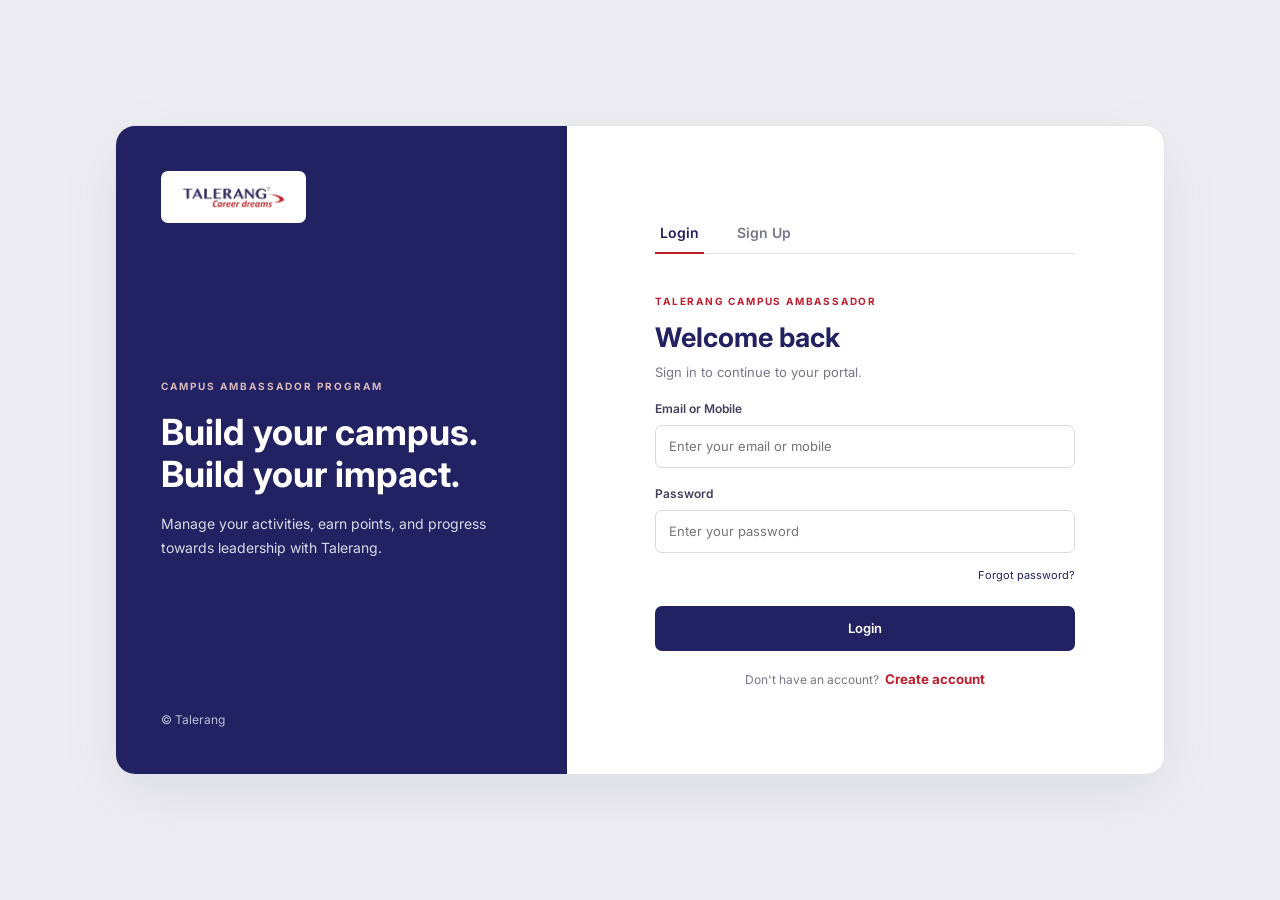
==== index.html @ 886444a1 "Campus Ambassador frontend" ====
<!DOCTYPE html>
<html lang="en">

<head>
    <meta charset="UTF-8">
    <meta name="viewport" content="width=device-width, initial-scale=1.0">

    <title>Talerang | Campus Ambassador</title>

    <!-- Professional font -->
    <link rel="preconnect" href="https://fonts.googleapis.com">
    <link rel="preconnect" href="https://fonts.gstatic.com" crossorigin>

    <link
        href="https://fonts.googleapis.com/css2?family=Inter:wght@400;500;600;700&display=swap"
        rel="stylesheet"
    >

    <link rel="stylesheet" href="index.css">
</head>


<body>


<!-- =====================================================
     LOGIN / SIGNUP
===================================================== -->

<div id="authPage" class="auth-page">

    <div class="auth-wrapper">

        <!-- LEFT BRAND PANEL -->

        <div class="auth-brand">

            <img
                src="talerang-logo.png"
                alt="Talerang"
                class="auth-logo"
            >

            <div class="brand-content">

                <span class="brand-label">
                    CAMPUS AMBASSADOR PROGRAM
                </span>

                <h1>
                    Build your campus.
                    <br>
                    Build your impact.
                </h1>

                <p>
                    Manage your activities, earn points,
                    and progress towards leadership with Talerang.
                </p>

            </div>

            <div class="brand-footer">
                © Talerang
            </div>

        </div>


        <!-- RIGHT LOGIN PANEL -->

        <div class="auth-form-panel">

            <div class="auth-form-content">

                <div class="mobile-logo">
                    <img
                        src="talerang-logo.png"
                        alt="Talerang"
                    >
                </div>


                <div class="auth-tabs">

                    <button
                        id="loginTab"
                        class="auth-tab active"
                    >
                        Login
                    </button>

                    <button
                        id="signupTab"
                        class="auth-tab"
                    >
                        Sign Up
                    </button>

                </div>


                <div class="auth-heading">

                    <span class="small-red-text">
                        TALERANG CAMPUS AMBASSADOR
                    </span>

                    <h2 id="authTitle">
                        Welcome back
                    </h2>

                    <p id="authSubtitle">
                        Sign in to continue to your portal.
                    </p>

                </div>


                <p id="authMessage" class="auth-message"></p>


                <!-- LOGIN FORM -->

                <form id="loginForm">

                    <div class="form-group">

                        <label>Email or Mobile</label>

                        <input
                            type="text"
                            id="loginIdentity"
                            placeholder="Enter your email or mobile"
                            required
                        >

                    </div>


                    <div class="form-group">

                        <label>Password</label>

                        <input
                            type="password"
                            id="loginPassword"
                            placeholder="Enter your password"
                            required
                        >

                    </div>


                    <div class="forgot-row">

                        <button
                            type="button"
                            id="forgotPassword"
                        >
                            Forgot password?
                        </button>

                    </div>


                    <button
                        type="submit"
                        class="auth-primary-btn"
                    >
                        Login
                    </button>


                    <p class="auth-switch">

                        Don't have an account?

                        <button
                            type="button"
                            id="goSignup"
                        >
                            Create account
                        </button>

                    </p>

                </form>


                <!-- SIGNUP FORM -->

                <form id="signupForm" class="hidden">

                    <div class="form-row">

                        <div class="form-group">

                            <label>Full Name</label>

                            <input
                                type="text"
                                id="signupName"
                                placeholder="Full name"
                                required
                            >

                        </div>


                        <div class="form-group">

                            <label>Mobile Number</label>

                            <input
                                type="tel"
                                id="signupMobile"
                                placeholder="Mobile number"
                                required
                            >

                        </div>

                    </div>


                    <div class="form-group">

                        <label>Email</label>

                        <input
                            type="email"
                            id="signupEmail"
                            placeholder="Email address"
                            required
                        >

                    </div>


                    <div class="form-group">

                        <label>College</label>

                        <input
                            type="text"
                            id="signupCollege"
                            placeholder="College / University"
                            required
                        >

                    </div>


                    <div class="form-group">

                        <label>LinkedIn Profile</label>

                        <input
                            type="url"
                            id="signupLinkedin"
                            placeholder="https://linkedin.com/in/yourname"
                            required
                        >

                    </div>


                    <div class="form-row">

                        <div class="form-group">

                            <label>Password</label>

                            <input
                                type="password"
                                id="signupPassword"
                                placeholder="Create password"
                                required
                            >

                        </div>


                        <div class="form-group">

                            <label>Confirm Password</label>

                            <input
                                type="password"
                                id="signupConfirmPassword"
                                placeholder="Confirm password"
                                required
                            >

                        </div>

                    </div>


                    <button
                        type="submit"
                        class="auth-primary-btn"
                    >
                        Create account
                    </button>


                    <p class="auth-switch">

                        Already have an account?

                        <button
                            type="button"
                            id="goLogin"
                        >
                            Login
                        </button>

                    </p>

                </form>

            </div>

        </div>

    </div>

</div>


<!-- =====================================================
     STUDENT PORTAL
===================================================== -->

<div id="portalPage" class="portal hidden">


    <!-- =================================================
         SIDEBAR
    ================================================= -->

    <aside class="sidebar">


        <div class="sidebar-brand">

            <div class="logo-box">

                <img
                    src="talerang-logo.png"
                    alt="Talerang"
                >

            </div>

            <span>
                CAMPUS AMBASSADOR
            </span>

        </div>


        <!-- USER -->

        <div class="sidebar-user">

            <div
                class="sidebar-avatar"
                id="sidebarAvatar"
            >
                A
            </div>


            <div class="sidebar-user-details">

                <strong id="sidebarName">
                    Avni Agarwal
                </strong>

                <span id="sidebarPosition">
                    Campus Ambassador
                </span>

            </div>

        </div>


        <!-- NAVIGATION -->

        <nav class="sidebar-nav">


            <button
                class="nav-item active"
                data-page="home"
            >

                <span class="nav-symbol">⌂</span>

                <span>Home</span>

            </button>


            <button
                class="nav-item"
                data-page="dashboard"
            >

                <span class="nav-symbol">▦</span>

                <span>Dashboard</span>

            </button>


            <button
                class="nav-item"
                data-page="tasks"
            >

                <span class="nav-symbol">✓</span>

                <span>Tasks</span>

            </button>


            <button
                class="nav-item"
                data-page="rankings"
            >

                <span class="nav-symbol">★</span>

                <span>Rankings</span>

            </button>


            <button
                class="nav-item"
                data-page="announcements"
            >

                <span class="nav-symbol">!</span>

                <span>Announcements</span>

            </button>


            <button
                class="nav-item"
                data-page="profile"
            >

                <span class="nav-symbol">○</span>

                <span>Profile</span>

            </button>


        </nav>


        <button
            id="logoutBtn"
            class="logout-btn"
        >
            Logout
        </button>


    </aside>


    <!-- =================================================
         MAIN CONTENT
    ================================================= -->

    <main class="main-content">


        <!-- TOP BAR -->

        <header class="topbar">

            <div>

                <span class="topbar-label">
                    TALERANG
                </span>

                <h3 id="pageTitle">
                    Home
                </h3>

            </div>


            <div class="top-user">

                <div
                    class="top-avatar"
                    id="topAvatar"
                >
                    A
                </div>


                <div class="top-user-info">

                    <strong id="welcomeName">
                        Avni Agarwal
                    </strong>

                    <span>
                        Campus Ambassador
                    </span>

                </div>

            </div>

        </header>


        <!-- =================================================
             HOME
        ================================================= -->

        <section
            id="home"
            class="portal-section active-section"
        >


            <div class="home-welcome">

                <div class="home-welcome-content">

                    <span class="section-label">
                        CAMPUS AMBASSADOR PROGRAM
                    </span>

                    <h1>
                        Welcome,
                        <span id="homeName">
                            Avni
                        </span>
                    </h1>

                    <p>
                        Your journey starts here. Complete activities,
                        earn approved points and grow towards your next
                        leadership level.
                    </p>


                    <button
                        class="dark-btn"
                        data-go="dashboard"
                    >
                        View My Dashboard
                        <span>→</span>
                    </button>

                </div>


                <div class="home-score">

                    <span>
                        YOUR POINTS
                    </span>

                    <strong id="homeScore">
                        110
                    </strong>

                    <small>
                        / 300 to next level
                    </small>

                </div>

            </div>


            <!-- QUICK OVERVIEW -->

            <div class="home-section-heading">

                <div>

                    <span class="section-label">
                        QUICK OVERVIEW
                    </span>

                    <h2>
                        Your progress
                    </h2>

                </div>

                <button
                    class="simple-link"
                    data-go="dashboard"
                >
                    View details →
                </button>

            </div>


            <div class="home-cards">


                <div class="home-card">

                    <span class="home-card-label">
                        CURRENT POSITION
                    </span>

                    <strong id="homePosition">
                        Campus Ambassador
                    </strong>

                    <p>
                        Your current leadership level
                    </p>

                </div>


                <div class="home-card">

                    <span class="home-card-label">
                        COMPLETED ACTIVITIES
                    </span>

                    <strong>
                        <span id="homeCompleted">
                            2
                        </span> / 5
                    </strong>

                    <p>
                        Activities completed
                    </p>

                </div>


                <div class="home-card">

                    <span class="home-card-label">
                        CURRENT RANK
                    </span>

                    <strong>
                        #<span id="homeRank">
                            12
                        </span>
                    </strong>

                    <p>
                        Among Campus Ambassadors
                    </p>

                </div>


            </div>


            <!-- HOME ACTIONS -->

            <div class="home-bottom-grid">


                <div class="simple-panel">

                    <div class="panel-heading">

                        <div>

                            <span class="section-label">
                                GET STARTED
                            </span>

                            <h2>
                                Complete your first activities
                            </h2>

                        </div>

                    </div>


                    <p>
                        Start earning points by completing activities
                        such as referrals, workshops, material distribution
                        and social media engagement.
                    </p>


                    <button
                        class="outline-dark-btn"
                        data-go="tasks"
                    >
                        Explore Tasks →
                    </button>

                </div>


                <div class="announcement-mini">

                    <span class="section-label">
                        LATEST UPDATE
                    </span>

                    <h2>
                        Weekly Ambassador Session
                    </h2>

                    <p>
                        Stay connected with the Talerang team
                        through the weekly ambassador session.
                    </p>

                    <button
                        class="simple-link"
                        data-go="announcements"
                    >
                        View announcement →
                    </button>

                </div>


            </div>


        </section>


        <!-- =================================================
             DASHBOARD
        ================================================= -->

        <section
            id="dashboard"
            class="portal-section"
        >


            <div class="page-heading">

                <span class="section-label">
                    YOUR PERFORMANCE
                </span>

                <h1>
                    Dashboard
                </h1>

                <p>
                    Track your points, activities and leadership progress.
                </p>

            </div>


            <!-- STATS -->

            <div class="stats-grid">


                <div class="stat-card">

                    <span class="stat-label">
                        TOTAL POINTS
                    </span>

                    <strong id="dashboardPoints">
                        110
                    </strong>

                    <small>
                        Approved points
                    </small>

                </div>


                <div class="stat-card">

                    <span class="stat-label">
                        COMPLETED TASKS
                    </span>

                    <strong>
                        <span id="dashboardCompleted">
                            2
                        </span>
                        / 5
                    </strong>

                    <small>
                        Activities completed
                    </small>

                </div>


                <div class="stat-card">

                    <span class="stat-label">
                        CURRENT POSITION
                    </span>

                    <strong
                        id="currentPosition"
                        class="stat-position"
                    >
                        Campus Ambassador
                    </strong>

                    <small>
                        Next: Chapter President
                    </small>

                </div>


                <div class="stat-card">

                    <span class="stat-label">
                        CURRENT RANK
                    </span>

                    <strong>
                        #<span id="dashboardRank">
                            12
                        </span>
                    </strong>

                    <small>
                        Among ambassadors
                    </small>

                </div>


            </div>


            <!-- POSITION -->

            <div class="position-card">

                <div>

                    <span class="section-label light">
                        CURRENT POSITION
                    </span>

                    <h2 id="dashboardPosition">
                        Campus Ambassador
                    </h2>

                    <p>
                        Reach 300 approved points to become eligible
                        for the next leadership level.
                    </p>

                </div>


                <div class="score-ring">

                    <strong id="dashboardScore">
                        110
                    </strong>

                    <span>
                        / 300
                    </span>

                </div>

            </div>


            <!-- POINT SYSTEM -->

            <div class="content-card">

                <div class="card-title-row">

                    <div>

                        <h2>
                            How You Earn Points
                        </h2>

                        <p>
                            Complete activities and earn approved points.
                        </p>

                    </div>

                    <span class="target-pill">
                        300 Point Target
                    </span>

                </div>


                <div class="table-container">

                    <table class="points-table">

                        <thead>

                            <tr>

                                <th>
                                    Activity
                                </th>

                                <th>
                                    Points
                                </th>

                                <th>
                                    Frequency / Criteria
                                </th>

                            </tr>

                        </thead>


                        <tbody>

                            <tr>

                                <td>
                                    Refer a Student
                                </td>

                                <td>
                                    80 pts
                                </td>

                                <td>
                                    Per successful referral
                                </td>

                            </tr>


                            <tr>

                                <td>
                                    Host a Workshop
                                </td>

                                <td>
                                    100 pts
                                </td>

                                <td>
                                    Per successfully conducted workshop
                                </td>

                            </tr>


                            <tr>

                                <td>
                                    Distribute Talerang Material
                                </td>

                                <td>
                                    30 pts
                                </td>

                                <td>
                                    Per completed distribution activity
                                </td>

                            </tr>


                            <tr>

                                <td>
                                    Social Media Post
                                </td>

                                <td>
                                    50 pts
                                </td>

                                <td>
                                    Per approved post with Talerang tagging
                                </td>

                            </tr>


                            <tr>

                                <td>
                                    Weekly Team Call
                                </td>

                                <td>
                                    10 pts / call
                                </td>

                                <td>
                                    Maximum 40 points from 4 weekly calls per month
                                </td>

                            </tr>


                            <tr class="total-row">

                                <td>
                                    TOTAL
                                </td>

                                <td>
                                    300 pts
                                </td>

                                <td>
                                    Target for next level
                                </td>

                            </tr>

                        </tbody>

                    </table>

                </div>

            </div>


            <!-- PROGRESS / ACTIVITY -->

            <div class="dashboard-two-column">


                <div class="content-card">

                    <h2>
                        Progress to Next Level
                    </h2>

                    <p class="muted-text">
                        <span id="pointsRemaining">
                            190
                        </span>
                        points remaining to reach 300 points.
                    </p>


                    <div class="percentage">

                        <span id="progressPercentage">
                            36.7
                        </span>%

                    </div>


                    <div class="progress-track">

                        <div
                            id="dashboardProgress"
                            class="progress-value"
                            style="width:36.7%"
                        ></div>

                    </div>


                    <div class="progress-bottom">

                        <span>
                            <span id="progressPoints">
                                110
                            </span>
                            points earned
                        </span>

                        <span>
                            300 point target
                        </span>

                    </div>

                </div>


                <div class="content-card">

                    <h2>
                        Recent Activity
                    </h2>


                    <div class="activity-list">


                        <div class="activity">

                            <div class="activity-status approved">
                                ✓
                            </div>

                            <div>

                                <strong>
                                    Refer a Student
                                </strong>

                                <span>
                                    Approved · 80 points awarded
                                </span>

                            </div>

                        </div>


                        <div class="activity">

                            <div class="activity-status approved">
                                ✓
                            </div>

                            <div>

                                <strong>
                                    Distribute Talerang Material
                                </strong>

                                <span>
                                    Approved · 30 points awarded
                                </span>

                            </div>

                        </div>


                        <div class="activity">

                            <div class="activity-status pending">
                                ◷
                            </div>

                            <div>

                                <strong>
                                    Social Media Post
                                </strong>

                                <span>
                                    Awaiting submission
                                </span>

                            </div>

                        </div>


                    </div>

                </div>

            </div>


            <!-- LEADERSHIP -->

            <div class="content-card">

                <div class="card-title-row">

                    <div>

                        <h2>
                            Leadership Progression
                        </h2>

                        <p>
                            Your position changes as you reach each approved point target.
                        </p>

                    </div>

                </div>


                <div class="leadership-grid">


                    <div class="leadership-level current">

                        <span>
                            CURRENT
                        </span>

                        <h3>
                            Campus Ambassador
                        </h3>

                        <p>
                            Starting Level
                        </p>

                    </div>


                    <div class="leadership-arrow">
                        →
                    </div>


                    <div class="leadership-level">

                        <span>
                            300 POINTS
                        </span>

                        <h3>
                            Chapter President
                        </h3>

                        <p>
                            Next Leadership Level
                        </p>

                    </div>


                    <div class="leadership-arrow">
                        →
                    </div>


                    <div class="leadership-level">

                        <span>
                            600 POINTS
                        </span>

                        <h3>
                            City Chapter President
                        </h3>

                        <p>
                            Future Leadership Level
                        </p>

                    </div>


                </div>

            </div>


        </section>


        <!-- =================================================
             TASKS
        ================================================= -->

        <section
            id="tasks"
            class="portal-section"
        >

            <div class="page-heading">

                <span class="section-label">
                    YOUR ACTIVITIES
                </span>

                <h1>
                    Tasks
                </h1>

                <p>
                    Complete activities and earn approved points.
                </p>

            </div>


            <div class="task-grid">


                <div class="task-card">

                    <span>01</span>

                    <h3>
                        Refer a Student
                    </h3>

                    <p>
                        Refer a student who successfully joins Talerang.
                    </p>

                    <div class="task-footer">

                        <strong>
                            80 pts
                        </strong>

                        <button
                            class="task-button"
                            data-task="Refer a Student"
                            data-points="80"
                        >
                            Complete
                        </button>

                    </div>

                </div>


                <div class="task-card">

                    <span>02</span>

                    <h3>
                        Host a Workshop
                    </h3>

                    <p>
                        Organize and successfully conduct a campus workshop.
                    </p>

                    <div class="task-footer">

                        <strong>
                            100 pts
                        </strong>

                        <button
                            class="task-button"
                            data-task="Host a Workshop"
                            data-points="100"
                        >
                            Complete
                        </button>

                    </div>

                </div>


                <div class="task-card">

                    <span>03</span>

                    <h3>
                        Distribute Talerang Material
                    </h3>

                    <p>
                        Distribute approved Talerang material to students.
                    </p>

                    <div class="task-footer">

                        <strong>
                            30 pts
                        </strong>

                        <button
                            class="task-button"
                            data-task="Distribute Talerang Material"
                            data-points="30"
                        >
                            Complete
                        </button>

                    </div>

                </div>


                <div class="task-card">

                    <span>04</span>

                    <h3>
                        Social Media Post
                    </h3>

                    <p>
                        Publish an approved Talerang-tagged social media post.
                    </p>

                    <div class="task-footer">

                        <strong>
                            50 pts
                        </strong>

                        <button
                            class="task-button"
                            data-task="Social Media Post"
                            data-points="50"
                        >
                            Complete
                        </button>

                    </div>

                </div>


                <div class="task-card">

                    <span>05</span>

                    <h3>
                        Weekly Team Call
                    </h3>

                    <p>
                        Attend the weekly Campus Ambassador team call.
                    </p>

                    <div class="task-footer">

                        <strong>
                            10 pts / call
                        </strong>

                        <button
                            class="task-button"
                            data-task="Weekly Team Call"
                            data-points="10"
                        >
                            Complete
                        </button>

                    </div>

                </div>


            </div>

        </section>


        <!-- =================================================
             RANKINGS
        ================================================= -->

        <section
            id="rankings"
            class="portal-section"
        >

            <div class="page-heading">

                <span class="section-label">
                    CAMPUS AMBASSADORS
                </span>

                <h1>
                    Rankings
                </h1>

                <p>
                    See your position among other ambassadors.
                </p>

            </div>


            <div class="ranking-summary">

                <div>
                    <span>Your Rank</span>
                    <strong>
                        #<span id="rankingPosition">12</span>
                    </strong>
                </div>

                <div>
                    <span>Your Points</span>
                    <strong>
                        <span id="rankingPoints">110</span>
                    </strong>
                </div>

                <div>
                    <span>Your Position</span>
                    <strong id="rankingUserPosition">
                        Campus Ambassador
                    </strong>
                </div>

            </div>


            <div class="content-card table-container">

                <table class="ranking-table">

                    <thead>

                        <tr>
                            <th>Rank</th>
                            <th>Ambassador</th>
                            <th>College</th>
                            <th>Points</th>
                            <th>Position</th>
                        </tr>

                    </thead>

                    <tbody>

                        <tr>
                            <td>1</td>
                            <td>Rahul Sharma</td>
                            <td>Delhi University</td>
                            <td>460</td>
                            <td>Chapter President</td>
                        </tr>

                        <tr>
                            <td>2</td>
                            <td>Priya Singh</td>
                            <td>Amity University</td>
                            <td>420</td>
                            <td>Chapter President</td>
                        </tr>

                        <tr>
                            <td>3</td>
                            <td>Riya Verma</td>
                            <td>DU</td>
                            <td>350</td>
                            <td>Chapter President</td>
                        </tr>

                        <tr class="my-row">

                            <td>
                                #12
                            </td>

                            <td id="rankingName">
                                Avni Agarwal
                            </td>

                            <td id="rankingCollege">
                                Your College
                            </td>

                            <td>
                                110
                            </td>

                            <td>
                                Campus Ambassador
                            </td>

                        </tr>

                    </tbody>

                </table>

            </div>

        </section>


        <!-- =================================================
             ANNOUNCEMENTS
        ================================================= -->

        <section
            id="announcements"
            class="portal-section"
        >

            <div class="page-heading">

                <span class="section-label">
                    STAY UPDATED
                </span>

                <h1>
                    Announcements
                </h1>

                <p>
                    Important updates and communication from Talerang.
                </p>

            </div>


            <div class="announcement-card">

                <div class="announcement-top">

                    <div class="announcement-mark">
                        !
                    </div>

                    <div>

                        <span>
                            LATEST ANNOUNCEMENT
                        </span>

                        <h2>
                            Weekly Ambassador Session
                        </h2>

                        <p>
                            Weekly Campus Ambassador update
                        </p>

                    </div>

                </div>


                <div class="announcement-body">

                    <p>
                        Join the weekly Talerang Campus Ambassador
                        session to stay updated about activities,
                        upcoming opportunities, points and
                        leadership progression.
                    </p>


                    <div class="announcement-meta">

                        <div>
                            <strong>
                                10 pts
                            </strong>

                            <span>
                                Call attendance
                            </span>
                        </div>


                        <div>
                            <strong>
                                Weekly
                            </strong>

                            <span>
                                Team session
                            </span>
                        </div>

                    </div>


                    <a
                        id="whatsappAnnouncement"
                        href="https://chat.whatsapp.com/"
                        target="_blank"
                        class="whatsapp-btn"
                    >
                        Join WhatsApp Session →
                    </a>

                </div>

            </div>

        </section>


        <!-- =================================================
             PROFILE
        ================================================= -->

        <section
            id="profile"
            class="portal-section"
        >

            <div class="page-heading">

                <span class="section-label">
                    YOUR ACCOUNT
                </span>

                <h1>
                    Profile
                </h1>

                <p>
                    Your Campus Ambassador information.
                </p>

            </div>


            <!-- PROFILE HEADER -->

            <div class="profile-header">

                <div
                    class="profile-large-avatar"
                    id="profileAvatar"
                >
                    A
                </div>


                <div class="profile-header-info">

                    <span>
                        CAMPUS AMBASSADOR
                    </span>

                    <h2 id="profileName">
                        Avni Agarwal
                    </h2>

                    <p id="profileCollege">
                        Your College
                    </p>

                </div>


                <div class="profile-score">

                    <strong id="profilePoints">
                        110
                    </strong>

                    <span>
                        approved points
                    </span>

                </div>

            </div>


            <div class="profile-grid">


                <div class="content-card">

                    <h2>
                        Personal Information
                    </h2>


                    <div class="profile-row">

                        <span>
                            Full Name
                        </span>

                        <strong id="profileFullName">
                            Avni Agarwal
                        </strong>

                    </div>


                    <div class="profile-row">

                        <span>
                            Email
                        </span>

                        <strong id="profileEmail">
                            example@email.com
                        </strong>

                    </div>


                    <div class="profile-row">

                        <span>
                            Mobile
                        </span>

                        <strong id="profileMobile">
                            +91 XXXXX XXXXX
                        </strong>

                    </div>


                    <div class="profile-row">

                        <span>
                            College
                        </span>

                        <strong id="profileCollegeDetail">
                            Your College
                        </strong>

                    </div>

                </div>


                <div class="content-card">

                    <h2>
                        Ambassador Information
                    </h2>


                    <div class="profile-row">

                        <span>
                            Current Position
                        </span>

                        <strong id="profileCurrentPosition">
                            Campus Ambassador
                        </strong>

                    </div>


                    <div class="profile-row">

                        <span>
                            Current Rank
                        </span>

                        <strong>
                            #<span id="profileRank">
                                12
                            </span>
                        </strong>

                    </div>


                    <div class="profile-row">

                        <span>
                            LinkedIn
                        </span>

                        <a
                            id="profileLinkedin"
                            href="#"
                            target="_blank"
                        >
                            View Profile →
                        </a>

                    </div>

                </div>


            </div>


            <button
                id="editProfileBtn"
                class="dark-btn profile-edit"
            >
                Edit Profile
            </button>


            <form
                id="editProfileForm"
                class="edit-profile-form hidden"
            >

                <h2>
                    Edit Profile
                </h2>


                <label>Full Name</label>

                <input
                    id="editFullName"
                    type="text"
                >


                <label>Mobile</label>

                <input
                    id="editMobile"
                    type="tel"
                >


                <label>College</label>

                <input
                    id="editCollege"
                    type="text"
                >


                <label>LinkedIn</label>

                <input
                    id="editLinkedin"
                    type="url"
                >


                <div class="edit-buttons">

                    <button
                        type="submit"
                        class="dark-btn"
                    >
                        Save Changes
                    </button>

                    <button
                        type="button"
                        id="cancelProfileBtn"
                        class="cancel-btn"
                    >
                        Cancel
                    </button>

                </div>

            </form>


        </section>


    </main>

</div>


<!-- TOAST -->

<div id="toast" class="toast">

    <span id="toastMessage"></span>

</div>


<script src="script.js"></script>

</body>

</html>
---- index.css ----
/* =====================================================
   TALERANG DESIGN SYSTEM
===================================================== */

:root {
    --blue: #222262;
    --red: #BE1E2D;
    --white: #FBFCFF;
    --grey: #F3F3F6;

    --border: #E2E2E8;
    --text: #222262;
    --muted: #77778A;

    --sidebar: #E8E8ED;
}


/* =====================================================
   RESET
===================================================== */

* {
    margin: 0;
    padding: 0;
    box-sizing: border-box;
}

html {
    scroll-behavior: smooth;
}

body {
    font-family: "Inter", Arial, sans-serif;
    background: var(--grey);
    color: var(--text);
    font-size: 14px;
    line-height: 1.5;
}

button,
input {
    font-family: inherit;
}

button {
    cursor: pointer;
}

.hidden {
    display: none !important;
}


/* =====================================================
   LOGIN
===================================================== */

.auth-page {
    min-height: 100vh;
    background: #EDEDF1;
    display: flex;
    align-items: center;
    justify-content: center;
    padding: 35px;
}

.auth-wrapper {
    width: min(1050px, 100%);
    min-height: 650px;

    display: grid;
    grid-template-columns: 43% 57%;

    background: white;

    border-radius: 20px;
    overflow: hidden;

    border: 1px solid var(--border);

    box-shadow:
        0 20px 60px rgba(34, 34, 98, 0.08);
}


/* LEFT BRAND */

.auth-brand {
    background: var(--blue);
    color: white;

    padding: 45px;

    display: flex;
    flex-direction: column;
}

.auth-logo {
    width: 145px;
    height: auto;

    object-fit: contain;

    background: white;
    padding: 10px 15px;
    border-radius: 7px;
}

.brand-content {
    margin-top: auto;
    margin-bottom: auto;
}

.brand-label {
    color: #D9B9BD;

    font-size: 10px;
    font-weight: 700;

    letter-spacing: 2px;
}

.brand-content h1 {
    font-size: 36px;
    line-height: 1.15;

    margin: 17px 0;
    font-weight: 700;
}

.brand-content p {
    color: #DADAE9;

    max-width: 360px;

    font-size: 14px;
    line-height: 1.7;
}

.brand-footer {
    color: #BEBED6;
    font-size: 12px;
}


/* RIGHT */

.auth-form-panel {
    background: white;

    display: flex;
    align-items: center;
    justify-content: center;

    padding: 50px;
}

.auth-form-content {
    width: 100%;
    max-width: 420px;
}

.mobile-logo {
    display: none;
}


/* TABS */

.auth-tabs {
    display: flex;

    border-bottom: 1px solid var(--border);

    margin-bottom: 35px;
}

.auth-tab {
    border: none;
    background: transparent;

    padding: 12px 5px;
    margin-right: 28px;

    color: var(--muted);

    font-size: 14px;
    font-weight: 600;

    position: relative;
}

.auth-tab.active {
    color: var(--blue);
}

.auth-tab.active::after {
    content: "";

    position: absolute;

    bottom: -1px;
    left: 0;

    width: 100%;
    height: 2px;

    background: var(--red);
}


/* HEADING */

.small-red-text {
    color: var(--red);

    font-size: 10px;
    font-weight: 700;

    letter-spacing: 1.8px;
}

.auth-heading h2 {
    font-size: 27px;
    margin: 8px 0 5px;
}

.auth-heading p {
    color: var(--muted);
    font-size: 13px;
}


/* FORM */

.form-group {
    margin-top: 17px;
}

.form-group label {
    display: block;

    font-size: 12px;
    font-weight: 600;

    margin-bottom: 7px;

    color: #41415B;
}

.form-group input {
    width: 100%;

    height: 43px;

    border: 1px solid #D9D9E1;
    border-radius: 7px;

    padding: 0 13px;

    outline: none;

    color: var(--blue);
    background: white;

    font-size: 13px;

    transition: .2s;
}

.form-group input:focus {
    border-color: var(--blue);
    box-shadow: 0 0 0 3px rgba(34,34,98,.06);
}

.form-row {
    display: grid;
    grid-template-columns: 1fr 1fr;
    gap: 15px;
}

.forgot-row {
    text-align: right;
    margin-top: 10px;
}

.forgot-row button {
    border: none;
    background: transparent;

    color: var(--blue);
    font-size: 11px;
}

.auth-primary-btn {
    width: 100%;

    height: 45px;

    border: none;
    border-radius: 7px;

    background: var(--blue);
    color: white;

    font-weight: 600;
    font-size: 13px;

    margin-top: 22px;

    transition: .2s;
}

.auth-primary-btn:hover {
    background: var(--red);
}

.auth-switch {
    text-align: center;

    color: var(--muted);

    font-size: 12px;

    margin-top: 20px;
}

.auth-switch button {
    border: none;
    background: transparent;

    color: var(--red);
    font-weight: 700;

    margin-left: 3px;
}

.auth-message {
    color: var(--red);
    font-size: 12px;
    margin-top: 15px;
}


/* =====================================================
   PORTAL
===================================================== */

.portal {
    min-height: 100vh;
}


/* =====================================================
   SIDEBAR
===================================================== */

.sidebar {
    width: 245px;

    position: fixed;
    left: 0;
    top: 0;
    bottom: 0;

    background: var(--sidebar);

    border-right: 1px solid #D7D7DE;

    display: flex;
    flex-direction: column;

    z-index: 20;
}


/* LOGO */

.sidebar-brand {
    padding: 23px 20px 15px;
}

.logo-box {
    height: 58px;

    background: white;

    border-radius: 8px;

    display: flex;
    align-items: center;
    justify-content: center;

    border: 1px solid #DCDCE2;
}

.logo-box img {
    width: 130px;
    max-height: 45px;

    object-fit: contain;
}

.sidebar-brand > span {
    display: block;

    text-align: center;

    margin-top: 10px;

    color: var(--blue);

    font-size: 9px;
    font-weight: 700;

    letter-spacing: 1.8px;
}


/* USER */

.sidebar-user {
    margin: 12px 15px 18px;

    padding: 13px;

    background: white;

    border: 1px solid #DADAE0;

    border-radius: 10px;

    display: flex;
    align-items: center;

    gap: 11px;
}

.sidebar-avatar {
    width: 40px;
    height: 40px;

    flex-shrink: 0;

    border-radius: 50%;

    background: var(--blue);
    color: white;

    display: flex;
    align-items: center;
    justify-content: center;

    font-weight: 700;
    font-size: 14px;
}

.sidebar-user-details {
    min-width: 0;
}

.sidebar-user-details strong {
    display: block;

    color: var(--blue);

    font-size: 13px;
    font-weight: 700;

    white-space: nowrap;
    overflow: hidden;
    text-overflow: ellipsis;
}

.sidebar-user-details span {
    display: block;

    color: var(--red);

    font-size: 10px;
    font-weight: 600;

    margin-top: 2px;
}


/* NAV */

.sidebar-nav {
    padding: 0 12px;
}

.nav-item {
    width: 100%;

    border: none;
    background: transparent;

    color: #57576A;

    padding: 11px 13px;

    border-radius: 7px;

    display: flex;
    align-items: center;

    gap: 12px;

    text-align: left;

    font-size: 13px;
    font-weight: 500;

    margin-bottom: 3px;
}

.nav-item:hover {
    background: rgba(255,255,255,.7);
    color: var(--blue);
}

.nav-item.active {
    background: var(--blue);
    color: white;
}

.nav-symbol {
    width: 19px;
    text-align: center;
    font-size: 15px;
}

.logout-btn {
    margin: auto 15px 18px;

    height: 40px;

    border: 1px solid #D0D0D8;

    border-radius: 7px;

    background: white;

    color: var(--red);

    font-size: 12px;
    font-weight: 600;
}


/* =====================================================
   MAIN
===================================================== */

.main-content {
    margin-left: 245px;
    min-height: 100vh;
}


/* TOPBAR */

.topbar {
    height: 70px;

    background: white;

    border-bottom: 1px solid var(--border);

    padding: 0 35px;

    display: flex;
    align-items: center;
    justify-content: space-between;

    position: sticky;
    top: 0;

    z-index: 10;
}

.topbar-label {
    display: block;

    color: var(--red);

    font-size: 9px;
    font-weight: 700;

    letter-spacing: 2px;
}

.topbar h3 {
    font-size: 15px;
    margin-top: 1px;
}

.top-user {
    display: flex;
    align-items: center;
    gap: 9px;
}

.top-avatar {
    width: 36px;
    height: 36px;

    border-radius: 50%;

    background: var(--blue);
    color: white;

    display: flex;
    align-items: center;
    justify-content: center;

    font-size: 12px;
    font-weight: 700;
}

.top-user-info strong {
    display: block;
    font-size: 12px;
}

.top-user-info span {
    display: block;

    color: var(--red);

    font-size: 9px;
    font-weight: 600;
}


/* =====================================================
   SECTIONS
===================================================== */

.portal-section {
    display: none;

    padding: 42px;

    max-width: 1450px;
}

.portal-section.active-section {
    display: block;
}

.page-heading {
    margin-bottom: 30px;
}

.page-heading h1 {
    font-size: 32px;
    margin: 8px 0 5px;
}

.page-heading p {
    color: var(--muted);
    font-size: 13px;
}

.section-label {
    color: var(--red);

    font-size: 10px;
    font-weight: 700;

    letter-spacing: 2px;
}

.section-label.light {
    color: #D5B6BA;
}


/* =====================================================
   HOME
===================================================== */

.home-welcome {
    min-height: 300px;

    background: var(--blue);

    border-radius: 18px;

    padding: 40px;

    color: white;

    display: flex;
    align-items: center;
    justify-content: space-between;

    gap: 40px;
}

.home-welcome-content {
    max-width: 670px;
}

.home-welcome h1 {
    font-size: 34px;
    margin: 10px 0;
}

.home-welcome h1 span {
    color: white;
}

.home-welcome p {
    color: #D9D9E8;

    max-width: 620px;

    font-size: 14px;
    line-height: 1.7;

    margin-bottom: 25px;
}

.dark-btn {
    display: inline-flex;
    align-items: center;
    gap: 15px;

    border: none;
    border-radius: 7px;

    padding: 12px 18px;

    background: white;
    color: var(--blue);

    font-size: 12px;
    font-weight: 700;
}

.dark-btn:hover {
    background: var(--red);
    color: white;
}

.home-score {
    width: 180px;
    height: 180px;

    flex-shrink: 0;

    border: 1px solid rgba(255,255,255,.25);

    border-radius: 50%;

    display: flex;
    flex-direction: column;
    align-items: center;
    justify-content: center;
}

.home-score span {
    font-size: 9px;
    letter-spacing: 1.5px;
    color: #CFCFE2;
    font-weight: 700;
}

.home-score strong {
    font-size: 43px;
    line-height: 1;

    margin: 9px 0 4px;
}

.home-score small {
    font-size: 10px;
    color: #CFCFE2;
}


/* HOME SECTION */

.home-section-heading {
    margin: 38px 0 18px;

    display: flex;
    justify-content: space-between;
    align-items: end;
}

.home-section-heading h2 {
    font-size: 21px;
    margin-top: 5px;
}

.simple-link {
    border: none;
    background: transparent;

    color: var(--red);

    font-size: 11px;
    font-weight: 700;
}

.home-cards {
    display: grid;
    grid-template-columns: repeat(3,1fr);
    gap: 18px;
}

.home-card {
    background: white;

    border: 1px solid var(--border);
    border-radius: 13px;

    padding: 24px;
}

.home-card-label {
    display: block;

    color: var(--muted);

    font-size: 9px;
    font-weight: 700;

    letter-spacing: 1.4px;
}

.home-card strong {
    display: block;

    color: var(--blue);

    font-size: 25px;

    margin: 9px 0 3px;
}

.home-card p {
    color: var(--muted);
    font-size: 11px;
}

.home-bottom-grid {
    display: grid;
    grid-template-columns: 1.5fr 1fr;

    gap: 18px;

    margin-top: 18px;
}

.simple-panel,
.announcement-mini {
    background: white;

    border: 1px solid var(--border);

    border-radius: 13px;

    padding: 26px;
}

.simple-panel h2,
.announcement-mini h2 {
    font-size: 18px;
    margin-top: 5px;
}

.simple-panel p,
.announcement-mini p {
    color: var(--muted);

    font-size: 12px;
    line-height: 1.7;

    margin: 12px 0 18px;
}

.outline-dark-btn {
    border: 1px solid var(--blue);

    background: white;

    color: var(--blue);

    padding: 10px 15px;

    border-radius: 6px;

    font-size: 11px;
    font-weight: 700;
}

.outline-dark-btn:hover {
    background: var(--blue);
    color: white;
}

.announcement-mini {
    border-top: 3px solid var(--red);
}


/* =====================================================
   DASHBOARD
===================================================== */

.stats-grid {
    display: grid;
    grid-template-columns: repeat(4,1fr);
    gap: 17px;

    margin-bottom: 18px;
}

.stat-card {
    background: white;

    border: 1px solid var(--border);

    border-radius: 13px;

    padding: 22px;

    min-height: 155px;
}

.stat-label {
    display: block;

    color: var(--muted);

    font-size: 9px;
    font-weight: 700;

    letter-spacing: 1.3px;
}

.stat-card strong {
    display: block;

    color: var(--blue);

    font-size: 28px;

    margin: 10px 0 5px;
}

.stat-card small {
    color: #9999A8;
    font-size: 10px;
}

.stat-position {
    font-size: 19px !important;
    line-height: 1.3;
}


/* POSITION */

.position-card {
    background: var(--blue);

    color: white;

    border-radius: 18px;

    padding: 34px;

    display: flex;
    align-items: center;
    justify-content: space-between;

    margin-bottom: 18px;
}

.position-card h2 {
    font-size: 28px;
    margin: 9px 0;
}

.position-card p {
    color: #D9D9E8;
    font-size: 13px;
    max-width: 650px;
}

.score-ring {
    width: 130px;
    height: 130px;

    border: 8px solid rgba(255,255,255,.18);

    border-radius: 50%;

    flex-shrink: 0;

    display: flex;
    flex-direction: column;
    align-items: center;
    justify-content: center;
}

.score-ring strong {
    font-size: 29px;
}

.score-ring span {
    color: #D1D1E3;
    font-size: 10px;
}


/* CONTENT CARD */

.content-card {
    background: white;

    border: 1px solid var(--border);

    border-radius: 15px;

    padding: 27px;

    margin-bottom: 18px;
}

.content-card h2 {
    font-size: 19px;
}

.card-title-row {
    display: flex;
    align-items: center;
    justify-content: space-between;

    gap: 20px;

    margin-bottom: 20px;
}

.card-title-row p {
    color: var(--muted);
    font-size: 12px;
    margin-top: 3px;
}

.target-pill {
    background: #FCECEF;

    color: var(--red);

    padding: 8px 12px;

    border-radius: 20px;

    font-size: 9px;
    font-weight: 700;

    white-space: nowrap;
}


/* POINT TABLE */

.table-container {
    overflow-x: auto;
}

.points-table {
    width: 100%;
    border-collapse: collapse;
}

.points-table th {
    background: var(--blue);
    color: white;

    padding: 13px 15px;

    text-align: left;

    font-size: 11px;
    font-weight: 600;
}

.points-table td {
    padding: 14px 15px;

    border-bottom: 1px solid var(--border);

    font-size: 12px;

    color: #30304D;
}

.points-table td:nth-child(2) {
    color: var(--red);
    font-weight: 700;
}

.total-row {
    background: #F0F1F6;
}

.total-row td {
    font-weight: 700;
}


/* DASHBOARD TWO COLUMN */

.dashboard-two-column {
    display: grid;
    grid-template-columns: 1fr 1fr;

    gap: 18px;
}


/* PROGRESS */

.muted-text {
    color: var(--muted);
    font-size: 12px;
    margin-top: 3px;
}

.percentage {
    font-size: 43px;
    font-weight: 700;

    margin: 30px 0 18px;
}

.progress-track {
    height: 9px;

    background: #E7E7ED;

    border-radius: 10px;

    overflow: hidden;
}

.progress-value {
    height: 100%;

    background: var(--red);

    border-radius: 10px;
}

.progress-bottom {
    display: flex;
    justify-content: space-between;

    margin-top: 10px;

    color: var(--muted);

    font-size: 10px;
}


/* ACTIVITY */

.activity {
    display: flex;
    align-items: center;

    gap: 12px;

    padding: 14px 0;

    border-bottom: 1px solid var(--border);
}

.activity:last-child {
    border-bottom: none;
}

.activity-status {
    width: 32px;
    height: 32px;

    border-radius: 50%;

    display: flex;
    align-items: center;
    justify-content: center;

    font-size: 13px;
}

.approved {
    background: #EAF5EF;
    color: #2F8D59;
}

.pending {
    background: #F8F1DF;
    color: #B48819;
}

.activity strong {
    display: block;

    font-size: 12px;
}

.activity span {
    display: block;

    color: var(--muted);

    font-size: 10px;

    margin-top: 2px;
}


/* LEADERSHIP */

.leadership-grid {
    display: grid;

    grid-template-columns: 1fr auto 1fr auto 1fr;

    align-items: center;

    gap: 12px;
}

.leadership-level {
    border: 1px solid var(--border);

    border-radius: 11px;

    padding: 20px;

    min-height: 115px;
}

.leadership-level.current {
    background: #F4F4FA;
    border: 1.5px solid var(--blue);
}

.leadership-level span {
    color: var(--red);

    font-size: 9px;
    font-weight: 700;
}

.leadership-level h3 {
    font-size: 14px;
    margin: 9px 0 3px;
}

.leadership-level p {
    color: var(--muted);
    font-size: 10px;
}

.leadership-arrow {
    color: var(--red);
    font-size: 20px;
}


/* =====================================================
   TASKS
===================================================== */

.task-grid {
    display: grid;

    grid-template-columns: repeat(2,1fr);

    gap: 17px;
}

.task-card {
    background: white;

    border: 1px solid var(--border);

    border-radius: 14px;

    padding: 25px;
}

.task-card > span {
    color: var(--red);

    font-size: 10px;
    font-weight: 700;

    letter-spacing: 1px;
}

.task-card h3 {
    font-size: 17px;

    margin: 12px 0 7px;
}

.task-card p {
    color: var(--muted);

    font-size: 12px;
    line-height: 1.6;

    min-height: 40px;
}

.task-footer {
    display: flex;

    justify-content: space-between;
    align-items: center;

    border-top: 1px solid var(--border);

    margin-top: 18px;
    padding-top: 15px;
}

.task-footer strong {
    color: var(--red);
    font-size: 13px;
}

.task-button {
    border: none;

    background: var(--blue);
    color: white;

    padding: 9px 14px;

    border-radius: 6px;

    font-size: 10px;
    font-weight: 600;
}

.task-button:hover {
    background: var(--red);
}


/* =====================================================
   RANKINGS
===================================================== */

.ranking-summary {
    display: grid;
    grid-template-columns: repeat(3,1fr);

    gap: 17px;

    margin-bottom: 18px;
}

.ranking-summary > div {
    background: white;

    border: 1px solid var(--border);

    border-radius: 13px;

    padding: 22px;
}

.ranking-summary span {
    color: var(--muted);
    font-size: 10px;
}

.ranking-summary strong {
    display: block;

    color: var(--blue);

    font-size: 24px;

    margin-top: 7px;
}

.ranking-table {
    width: 100%;
    border-collapse: collapse;
}

.ranking-table th {
    background: var(--blue);
    color: white;

    padding: 13px;

    text-align: left;

    font-size: 10px;
}

.ranking-table td {
    padding: 14px;

    border-bottom: 1px solid var(--border);

    font-size: 11px;
}

.my-row {
    background: #FCECEF;
    font-weight: 700;
}


/* =====================================================
   ANNOUNCEMENTS
===================================================== */

.announcement-card {
    background: white;

    border: 1px solid var(--border);

    border-radius: 17px;

    overflow: hidden;
}

.announcement-top {
    background: var(--blue);

    color: white;

    padding: 30px;

    display: flex;
    align-items: center;

    gap: 17px;
}

.announcement-mark {
    width: 48px;
    height: 48px;

    flex-shrink: 0;

    border-radius: 50%;

    background: var(--red);

    display: flex;
    align-items: center;
    justify-content: center;

    font-weight: 700;
}

.announcement-top > div:last-child span {
    color: #D6B8BC;

    font-size: 9px;
    font-weight: 700;

    letter-spacing: 1.5px;
}

.announcement-top h2 {
    font-size: 21px;
    margin: 5px 0;
}

.announcement-top p {
    color: #CFCFE1;
    font-size: 11px;
}

.announcement-body {
    padding: 30px;
}

.announcement-body > p {
    max-width: 750px;

    color: var(--muted);

    font-size: 13px;
    line-height: 1.8;
}

.announcement-meta {
    display: flex;

    gap: 12px;

    margin: 22px 0;
}

.announcement-meta div {
    background: var(--grey);

    padding: 13px 20px;

    border-radius: 8px;
}

.announcement-meta strong {
    display: block;

    color: var(--blue);

    font-size: 13px;
}

.announcement-meta span {
    color: var(--muted);

    font-size: 9px;
}

.whatsapp-btn {
    display: inline-block;

    background: var(--red);
    color: white;

    text-decoration: none;

    padding: 11px 16px;

    border-radius: 6px;

    font-size: 11px;
    font-weight: 700;
}


/* =====================================================
   PROFILE
===================================================== */

.profile-header {
    background: var(--blue);

    color: white;

    border-radius: 17px;

    padding: 30px;

    display: flex;
    align-items: center;

    gap: 18px;

    margin-bottom: 18px;
}

.profile-large-avatar {
    width: 76px;
    height: 76px;

    flex-shrink: 0;

    border-radius: 50%;

    background: white;
    color: var(--blue);

    display: flex;
    align-items: center;
    justify-content: center;

    font-size: 27px;
    font-weight: 700;
}

.profile-header-info {
    flex: 1;
}

.profile-header-info > span {
    color: #D6B8BC;

    font-size: 9px;
    font-weight: 700;

    letter-spacing: 1.7px;
}

.profile-header-info h2 {
    font-size: 25px;
    margin: 5px 0 2px;
}

.profile-header-info p {
    color: #D4D4E5;
    font-size: 11px;
}

.profile-score {
    text-align: right;
}

.profile-score strong {
    display: block;

    font-size: 28px;
}

.profile-score span {
    color: #D4D4E5;

    font-size: 9px;
}

.profile-grid {
    display: grid;

    grid-template-columns: 1fr 1fr;

    gap: 18px;
}

.profile-row {
    display: flex;
    justify-content: space-between;

    gap: 20px;

    padding: 14px 0;

    border-bottom: 1px solid var(--border);
}

.profile-row:last-child {
    border-bottom: none;
}

.profile-row span {
    color: var(--muted);

    font-size: 11px;
}

.profile-row strong {
    color: var(--blue);

    font-size: 11px;

    text-align: right;
}

.profile-row a {
    color: var(--red);

    font-size: 11px;
    font-weight: 700;

    text-decoration: none;
}

.profile-edit {
    margin-top: 2px;
}

.edit-profile-form {
    background: white;

    border: 1px solid var(--border);

    border-radius: 15px;

    padding: 25px;

    margin-top: 18px;

    max-width: 650px;
}

.edit-profile-form h2 {
    font-size: 18px;
}

.edit-profile-form label {
    display: block;

    color: #44445B;

    font-size: 11px;
    font-weight: 600;

    margin: 15px 0 6px;
}

.edit-profile-form input {
    width: 100%;

    height: 40px;

    border: 1px solid var(--border);

    border-radius: 6px;

    padding: 0 11px;
}

.edit-buttons {
    display: flex;
    gap: 10px;
}

.cancel-btn {
    border: 1px solid var(--border);

    background: white;

    color: var(--blue);

    padding: 10px 16px;

    border-radius: 6px;

    margin-top: 20px;

    font-size: 11px;
    font-weight: 600;
}


/* =====================================================
   TOAST
===================================================== */

.toast {
    position: fixed;

    right: 25px;
    bottom: 25px;

    background: var(--blue);
    color: white;

    padding: 12px 18px;

    border-radius: 7px;

    font-size: 11px;

    opacity: 0;

    transform: translateY(15px);

    transition: .25s;

    z-index: 100;
}

.toast.show {
    opacity: 1;
    transform: translateY(0);
}


/* =====================================================
   RESPONSIVE
===================================================== */

@media (max-width: 1100px) {

    .stats-grid {
        grid-template-columns: repeat(2,1fr);
    }

    .dashboard-two-column {
        grid-template-columns: 1fr;
    }

    .leadership-grid {
        grid-template-columns: 1fr;
    }

    .leadership-arrow {
        text-align: center;
        transform: rotate(90deg);
    }

}


@media (max-width: 850px) {

    .auth-wrapper {
        grid-template-columns: 1fr;
    }

    .auth-brand {
        display: none;
    }

    .mobile-logo {
        display: block;
        margin-bottom: 25px;
    }

    .mobile-logo img {
        width: 120px;
    }

    .sidebar {
        width: 210px;
    }

    .main-content {
        margin-left: 210px;
    }

    .home-bottom-grid,
    .profile-grid {
        grid-template-columns: 1fr;
    }

}


@media (max-width: 650px) {

    .sidebar {
        position: relative;
        width: 100%;
        min-height: auto;
    }

    .main-content {
        margin-left: 0;
    }

    .portal {
        display: block;
    }

    .sidebar-nav {
        display: grid;
        grid-template-columns: 1fr 1fr;
    }

    .logout-btn {
        margin-top: 10px;
    }

    .portal-section {
        padding: 25px 18px;
    }

    .topbar {
        padding: 0 18px;
    }

    .stats-grid,
    .home-cards,
    .ranking-summary,
    .task-grid {
        grid-template-columns: 1fr;
    }

    .home-welcome {
        flex-direction: column;
        align-items: flex-start;
    }

    .home-score {
        width: 130px;
        height: 130px;
    }

    .home-score strong {
        font-size: 32px;
    }

    .form-row {
        grid-template-columns: 1fr;
    }

    .profile-header {
        flex-wrap: wrap;
    }

    .profile-score {
        width: 100%;
        text-align: left;
    }

}
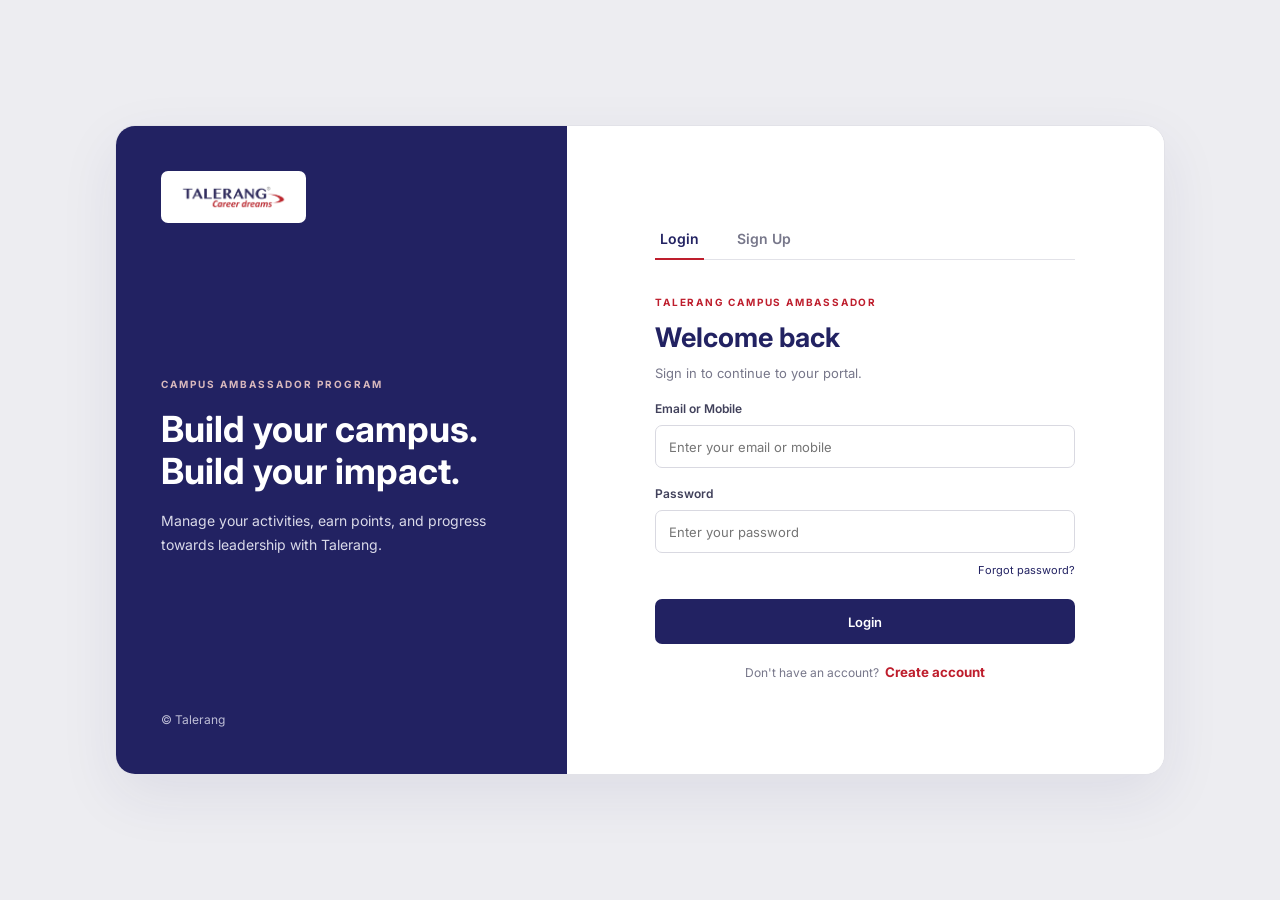
==== commit 37e90d46: "Updated project" ====
--- a/index.html
+++ b/index.html
@@ -1,7 +1,4 @@
-<!DOCTYPE html>
-<html lang="en">
-
-<head>
+<html lang="en"><head>
     <meta charset="UTF-8">
     <meta name="viewport" content="width=device-width, initial-scale=1.0">
 
@@ -9,12 +6,9 @@
 
     <!-- Professional font -->
     <link rel="preconnect" href="https://fonts.googleapis.com">
-    <link rel="preconnect" href="https://fonts.gstatic.com" crossorigin>
-
-    <link
-        href="https://fonts.googleapis.com/css2?family=Inter:wght@400;500;600;700&display=swap"
-        rel="stylesheet"
-    >
+    <link rel="preconnect" href="https://fonts.gstatic.com" crossorigin="">
+
+    <link href="https://fonts.googleapis.com/css2?family=Inter:wght@400;500;600;700&amp;display=swap" rel="stylesheet">
 
     <link rel="stylesheet" href="index.css">
 </head>
@@ -35,11 +29,7 @@
 
         <div class="auth-brand">
 
-            <img
-                src="talerang-logo.png"
-                alt="Talerang"
-                class="auth-logo"
-            >
+            <img src="talerang-logo.png" alt="Talerang" class="auth-logo">
 
             <div class="brand-content">
 
@@ -74,26 +64,17 @@
             <div class="auth-form-content">
 
                 <div class="mobile-logo">
-                    <img
-                        src="talerang-logo.png"
-                        alt="Talerang"
-                    >
+                    <img src="talerang-logo.png" alt="Talerang">
                 </div>
 
 
                 <div class="auth-tabs">
 
-                    <button
-                        id="loginTab"
-                        class="auth-tab active"
-                    >
+                    <button id="loginTab" class="auth-tab active">
                         Login
                     </button>
 
-                    <button
-                        id="signupTab"
-                        class="auth-tab"
-                    >
+                    <button id="signupTab" class="auth-tab">
                         Sign Up
                     </button>
 
@@ -128,12 +109,7 @@
 
                         <label>Email or Mobile</label>
 
-                        <input
-                            type="text"
-                            id="loginIdentity"
-                            placeholder="Enter your email or mobile"
-                            required
-                        >
+                        <input type="text" id="loginIdentity" placeholder="Enter your email or mobile" required="">
 
                     </div>
 
@@ -142,32 +118,21 @@
 
                         <label>Password</label>
 
-                        <input
-                            type="password"
-                            id="loginPassword"
-                            placeholder="Enter your password"
-                            required
-                        >
+                        <input type="password" id="loginPassword" placeholder="Enter your password" required="">
 
                     </div>
 
 
                     <div class="forgot-row">
 
-                        <button
-                            type="button"
-                            id="forgotPassword"
-                        >
+                        <button type="button" id="forgotPassword">
                             Forgot password?
                         </button>
 
                     </div>
 
 
-                    <button
-                        type="submit"
-                        class="auth-primary-btn"
-                    >
+                    <button type="submit" class="auth-primary-btn">
                         Login
                     </button>
 
@@ -176,10 +141,7 @@
 
                         Don't have an account?
 
-                        <button
-                            type="button"
-                            id="goSignup"
-                        >
+                        <button type="button" id="goSignup">
                             Create account
                         </button>
 
@@ -198,12 +160,7 @@
 
                             <label>Full Name</label>
 
-                            <input
-                                type="text"
-                                id="signupName"
-                                placeholder="Full name"
-                                required
-                            >
+                            <input type="text" id="signupName" placeholder="Full name" required="">
 
                         </div>
 
@@ -212,12 +169,7 @@
 
                             <label>Mobile Number</label>
 
-                            <input
-                                type="tel"
-                                id="signupMobile"
-                                placeholder="Mobile number"
-                                required
-                            >
+                            <input type="tel" id="signupMobile" placeholder="Mobile number" required="">
 
                         </div>
 
@@ -228,12 +180,7 @@
 
                         <label>Email</label>
 
-                        <input
-                            type="email"
-                            id="signupEmail"
-                            placeholder="Email address"
-                            required
-                        >
+                        <input type="email" id="signupEmail" placeholder="Email address" required="">
 
                     </div>
 
@@ -242,12 +189,7 @@
 
                         <label>College</label>
 
-                        <input
-                            type="text"
-                            id="signupCollege"
-                            placeholder="College / University"
-                            required
-                        >
+                        <input type="text" id="signupCollege" placeholder="College / University" required="">
 
                     </div>
 
@@ -256,12 +198,7 @@
 
                         <label>LinkedIn Profile</label>
 
-                        <input
-                            type="url"
-                            id="signupLinkedin"
-                            placeholder="https://linkedin.com/in/yourname"
-                            required
-                        >
+                        <input type="url" id="signupLinkedin" placeholder="https://linkedin.com/in/yourname" required="">
 
                     </div>
 
@@ -272,12 +209,7 @@
 
                             <label>Password</label>
 
-                            <input
-                                type="password"
-                                id="signupPassword"
-                                placeholder="Create password"
-                                required
-                            >
+                            <input type="password" id="signupPassword" placeholder="Create password" required="">
 
                         </div>
 
@@ -286,22 +218,14 @@
 
                             <label>Confirm Password</label>
 
-                            <input
-                                type="password"
-                                id="signupConfirmPassword"
-                                placeholder="Confirm password"
-                                required
-                            >
+                            <input type="password" id="signupConfirmPassword" placeholder="Confirm password" required="">
 
                         </div>
 
                     </div>
 
 
-                    <button
-                        type="submit"
-                        class="auth-primary-btn"
-                    >
+                    <button type="submit" class="auth-primary-btn">
                         Create account
                     </button>
 
@@ -310,10 +234,7 @@
 
                         Already have an account?
 
-                        <button
-                            type="button"
-                            id="goLogin"
-                        >
+                        <button type="button" id="goLogin">
                             Login
                         </button>
 
@@ -348,10 +269,7 @@
 
             <div class="logo-box">
 
-                <img
-                    src="talerang-logo.png"
-                    alt="Talerang"
-                >
+                <img src="talerang-logo.png" alt="Talerang">
 
             </div>
 
@@ -366,10 +284,7 @@
 
         <div class="sidebar-user">
 
-            <div
-                class="sidebar-avatar"
-                id="sidebarAvatar"
-            >
+            <div class="sidebar-avatar" id="sidebarAvatar">
                 A
             </div>
 
@@ -394,10 +309,7 @@
         <nav class="sidebar-nav">
 
 
-            <button
-                class="nav-item active"
-                data-page="home"
-            >
+            <button class="nav-item active" data-page="home">
 
                 <span class="nav-symbol">⌂</span>
 
@@ -406,10 +318,12 @@
             </button>
 
 
-            <button
-                class="nav-item"
-                data-page="dashboard"
-            >
+            <button class="nav-item" data-page="rewards">
+                <span class="nav-symbol">₹</span>
+                <span>Rewards</span>
+            </button>
+
+            <button class="nav-item" data-page="dashboard">
 
                 <span class="nav-symbol">▦</span>
 
@@ -418,10 +332,7 @@
             </button>
 
 
-            <button
-                class="nav-item"
-                data-page="tasks"
-            >
+            <button class="nav-item" data-page="tasks">
 
                 <span class="nav-symbol">✓</span>
 
@@ -430,10 +341,7 @@
             </button>
 
 
-            <button
-                class="nav-item"
-                data-page="rankings"
-            >
+            <button class="nav-item" data-page="rankings">
 
                 <span class="nav-symbol">★</span>
 
@@ -442,10 +350,7 @@
             </button>
 
 
-            <button
-                class="nav-item"
-                data-page="announcements"
-            >
+            <button class="nav-item" data-page="announcements">
 
                 <span class="nav-symbol">!</span>
 
@@ -454,10 +359,13 @@
             </button>
 
 
-            <button
-                class="nav-item"
-                data-page="profile"
-            >
+            <button class="nav-item admin-nav-item hidden" data-page="adminRewards" id="adminRewardsNav">
+                <span class="nav-symbol">⚙</span>
+                <span>Admin Rewards</span>
+            </button>
+
+
+            <button class="nav-item" data-page="profile">
 
                 <span class="nav-symbol">○</span>
 
@@ -469,10 +377,7 @@
         </nav>
 
 
-        <button
-            id="logoutBtn"
-            class="logout-btn"
-        >
+        <button id="logoutBtn" class="logout-btn">
             Logout
         </button>
 
@@ -506,10 +411,7 @@
 
             <div class="top-user">
 
-                <div
-                    class="top-avatar"
-                    id="topAvatar"
-                >
+                <div class="top-avatar" id="topAvatar">
                     A
                 </div>
 
@@ -535,10 +437,7 @@
              HOME
         ================================================= -->
 
-        <section
-            id="home"
-            class="portal-section active-section"
-        >
+        <section id="home" class="portal-section active-section">
 
 
             <div class="home-welcome">
@@ -563,10 +462,7 @@
                     </p>
 
 
-                    <button
-                        class="dark-btn"
-                        data-go="dashboard"
-                    >
+                    <button class="dark-btn" data-go="dashboard">
                         View My Dashboard
                         <span>→</span>
                     </button>
@@ -585,7 +481,7 @@
                     </strong>
 
                     <small>
-                        / 300 to next level
+                        / 1000 to next milestone
                     </small>
 
                 </div>
@@ -609,10 +505,7 @@
 
                 </div>
 
-                <button
-                    class="simple-link"
-                    data-go="dashboard"
-                >
+                <button class="simple-link" data-go="dashboard">
                     View details →
                 </button>
 
@@ -711,10 +604,7 @@
                     </p>
 
 
-                    <button
-                        class="outline-dark-btn"
-                        data-go="tasks"
-                    >
+                    <button class="outline-dark-btn" data-go="tasks">
                         Explore Tasks →
                     </button>
 
@@ -736,10 +626,7 @@
                         through the weekly ambassador session.
                     </p>
 
-                    <button
-                        class="simple-link"
-                        data-go="announcements"
-                    >
+                    <button class="simple-link" data-go="announcements">
                         View announcement →
                     </button>
 
@@ -756,10 +643,7 @@
              DASHBOARD
         ================================================= -->
 
-        <section
-            id="dashboard"
-            class="portal-section"
-        >
+        <section id="dashboard" class="portal-section">
 
 
             <div class="page-heading">
@@ -827,10 +711,7 @@
                         CURRENT POSITION
                     </span>
 
-                    <strong
-                        id="currentPosition"
-                        class="stat-position"
-                    >
+                    <strong id="currentPosition" class="stat-position">
                         Campus Ambassador
                     </strong>
 
@@ -878,8 +759,8 @@
                     </h2>
 
                     <p>
-                        Reach 300 approved points to become eligible
-                        for the next leadership level.
+                        Reach 1000 approved points to unlock the next level
+                        and reward redemption.
                     </p>
 
                 </div>
@@ -892,7 +773,7 @@
                     </strong>
 
                     <span>
-                        / 300
+                        / 1000
                     </span>
 
                 </div>
@@ -919,7 +800,7 @@
                     </div>
 
                     <span class="target-pill">
-                        300 Point Target
+                        1000 Point Milestone
                     </span>
 
                 </div>
@@ -953,104 +834,39 @@
                         <tbody>
 
                             <tr>
-
-                                <td>
-                                    Refer a Student
-                                </td>
-
-                                <td>
-                                    80 pts
-                                </td>
-
-                                <td>
-                                    Per successful referral
-                                </td>
-
+                                <td>Referral</td>
+                                <td>200 pts</td>
+                                <td>Per successful referral</td>
                             </tr>
 
-
                             <tr>
-
-                                <td>
-                                    Host a Workshop
-                                </td>
-
-                                <td>
-                                    100 pts
-                                </td>
-
-                                <td>
-                                    Per successfully conducted workshop
-                                </td>
-
+                                <td>Team Call / Add Value</td>
+                                <td>100 pts</td>
+                                <td>Per approved team call / meaningful contribution</td>
                             </tr>
 
-
                             <tr>
-
-                                <td>
-                                    Distribute Talerang Material
-                                </td>
-
-                                <td>
-                                    30 pts
-                                </td>
-
-                                <td>
-                                    Per completed distribution activity
-                                </td>
-
+                                <td>Put Up Posters</td>
+                                <td>100 pts</td>
+                                <td>Per approved campus poster activity</td>
                             </tr>
 
-
                             <tr>
-
-                                <td>
-                                    Social Media Post
-                                </td>
-
-                                <td>
-                                    50 pts
-                                </td>
-
-                                <td>
-                                    Per approved post with Talerang tagging
-                                </td>
-
+                                <td>Brochures</td>
+                                <td>100 pts</td>
+                                <td>Per approved brochure activity</td>
                             </tr>
 
-
                             <tr>
-
-                                <td>
-                                    Weekly Team Call
-                                </td>
-
-                                <td>
-                                    10 pts / call
-                                </td>
-
-                                <td>
-                                    Maximum 40 points from 4 weekly calls per month
-                                </td>
-
+                                <td>Workshop</td>
+                                <td>500 pts</td>
+                                <td>Per approved workshop</td>
                             </tr>
 
-
                             <tr class="total-row">
-
-                                <td>
-                                    TOTAL
-                                </td>
-
-                                <td>
-                                    300 pts
-                                </td>
-
-                                <td>
-                                    Target for next level
-                                </td>
-
+                                <td>REDEMPTION</td>
+                                <td>1 point = ₹1</td>
+                                <td>Unlocks at 1000 points, subject to reward rules</td>
                             </tr>
 
                         </tbody>
@@ -1075,9 +891,9 @@
 
                     <p class="muted-text">
                         <span id="pointsRemaining">
-                            190
+                            1000
                         </span>
-                        points remaining to reach 300 points.
+                        points remaining to reach 1000 points.
                     </p>
 
 
@@ -1092,11 +908,7 @@
 
                     <div class="progress-track">
 
-                        <div
-                            id="dashboardProgress"
-                            class="progress-value"
-                            style="width:36.7%"
-                        ></div>
+                        <div id="dashboardProgress" class="progress-value" style="width:36.7%"></div>
 
                     </div>
 
@@ -1111,7 +923,7 @@
                         </span>
 
                         <span>
-                            300 point target
+                            1000 point milestone
                         </span>
 
                     </div>
@@ -1296,188 +1108,166 @@
              TASKS
         ================================================= -->
 
-        <section
-            id="tasks"
-            class="portal-section"
-        >
+        <section id="tasks" class="portal-section">
 
             <div class="page-heading">
-
-                <span class="section-label">
-                    YOUR ACTIVITIES
-                </span>
-
-                <h1>
-                    Tasks
-                </h1>
-
-                <p>
-                    Complete activities and earn approved points.
-                </p>
-
-            </div>
-
+                <span class="section-label">YOUR ACTIVITIES</span>
+                <h1>Tasks</h1>
+                <p>Complete activities and earn approved points.</p>
+            </div>
 
             <div class="task-grid">
 
-
                 <div class="task-card">
-
                     <span>01</span>
-
-                    <h3>
-                        Refer a Student
-                    </h3>
-
-                    <p>
-                        Refer a student who successfully joins Talerang.
-                    </p>
-
+                    <h3>Referral</h3>
+                    <p>Successfully refer a student to Talerang.</p>
                     <div class="task-footer">
-
-                        <strong>
-                            80 pts
-                        </strong>
-
-                        <button
-                            class="task-button"
-                            data-task="Refer a Student"
-                            data-points="80"
-                        >
-                            Complete
-                        </button>
-
-                    </div>
-
-                </div>
-
+                        <strong>200 pts</strong>
+                        <button class="task-button" data-task="Referral" data-points="200">Complete</button>
+                    </div>
+                </div>
 
                 <div class="task-card">
-
                     <span>02</span>
-
-                    <h3>
-                        Host a Workshop
-                    </h3>
-
-                    <p>
-                        Organize and successfully conduct a campus workshop.
-                    </p>
-
+                    <h3>Team Call / Add Value</h3>
+                    <p>Participate in a team call or contribute meaningful value to the team.</p>
                     <div class="task-footer">
-
-                        <strong>
-                            100 pts
-                        </strong>
-
-                        <button
-                            class="task-button"
-                            data-task="Host a Workshop"
-                            data-points="100"
-                        >
-                            Complete
-                        </button>
-
-                    </div>
-
-                </div>
-
+                        <strong>100 pts</strong>
+                        <button class="task-button" data-task="Team Call / Add Value" data-points="100">Complete</button>
+                    </div>
+                </div>
 
                 <div class="task-card">
-
                     <span>03</span>
-
-                    <h3>
-                        Distribute Talerang Material
-                    </h3>
-
-                    <p>
-                        Distribute approved Talerang material to students.
-                    </p>
-
+                    <h3>Put Up Posters</h3>
+                    <p>Display Talerang promotional posters at approved campus locations.</p>
                     <div class="task-footer">
-
-                        <strong>
-                            30 pts
-                        </strong>
-
-                        <button
-                            class="task-button"
-                            data-task="Distribute Talerang Material"
-                            data-points="30"
-                        >
-                            Complete
-                        </button>
-
-                    </div>
-
-                </div>
-
+                        <strong>100 pts</strong>
+                        <button class="task-button" data-task="Put Up Posters" data-points="100">Complete</button>
+                    </div>
+                </div>
+
+                <div class="task-card brochures-task-card">
+                    <div class="brochures-badge">📘 BROCHURES • EARN 100 POINTS</div>
+                    <span>04</span>
+                    <h3>Brochures</h3>
+                    <p>Distribute Talerang brochures to students. <strong>Complete this activity to earn 100 points.</strong></p>
+                    <div class="task-footer">
+                        <strong>100 pts</strong>
+                        <button class="task-button" data-task="Brochures" data-points="100">Complete</button>
+                    </div>
+                </div>
 
                 <div class="task-card">
-
-                    <span>04</span>
-
-                    <h3>
-                        Social Media Post
-                    </h3>
-
-                    <p>
-                        Publish an approved Talerang-tagged social media post.
-                    </p>
-
+                    <span>05</span>
+                    <h3>Workshop</h3>
+                    <p>Organize or conduct a Talerang-related workshop.</p>
                     <div class="task-footer">
-
-                        <strong>
-                            50 pts
-                        </strong>
-
-                        <button
-                            class="task-button"
-                            data-task="Social Media Post"
-                            data-points="50"
-                        >
-                            Complete
-                        </button>
-
-                    </div>
-
-                </div>
-
-
-                <div class="task-card">
-
-                    <span>05</span>
-
-                    <h3>
-                        Weekly Team Call
-                    </h3>
-
-                    <p>
-                        Attend the weekly Campus Ambassador team call.
-                    </p>
-
-                    <div class="task-footer">
-
-                        <strong>
-                            10 pts / call
-                        </strong>
-
-                        <button
-                            class="task-button"
-                            data-task="Weekly Team Call"
-                            data-points="10"
-                        >
-                            Complete
-                        </button>
-
-                    </div>
-
-                </div>
-
-
-            </div>
-
+                        <strong>500 pts</strong>
+                        <button class="task-button" data-task="Workshop" data-points="500">Complete</button>
+                    </div>
+                </div>
+
+            </div>
+
+            <div class="reward-info-card">
+                <div>
+                    <span class="section-label">REWARDS</span>
+                    <h2>Reach 1000 points to unlock rewards</h2>
+                    <p>Earn approved activity points to unlock rewards. At 1,000 approved points (₹1 per point), the ₹500 voucher becomes available to request. Your request must be approved by the Talerang admin before the reward is issued.</p>
+                </div>
+                <strong>1000 PTS → REDEEM</strong>
+            </div>
+
+        </section>
+
+
+        <!-- =================================================
+             REWARDS
+        ================================================= -->
+
+        <section id="rewards" class="portal-section">
+            <div class="page-heading">
+                <span class="section-label">REWARDS &amp; REDEMPTION</span>
+                <h1>My Rewards</h1>
+                <p>View current rewards, submit a request, and track admin approval and reward issuance.</p>
+            </div>
+
+            <div class="reward-overview-grid">
+                <div class="reward-threshold-card">
+                    <div>
+                        <span class="section-label light">YOUR CURRENT POINTS</span>
+                        <h2><span id="studentRewardPoints">0</span> Points</h2>
+                        <p id="rewardEligibilityText">Earn points through activities approved by the admin.</p>
+                    </div>
+                    <div class="reward-value"><span id="rewardProgressPercent">0</span><small>%</small></div>
+                </div>
+                <div class="reward-progress-panel">
+                    <div class="reward-progress-heading"><strong>Next milestone</strong><span><span id="rewardPointsRemaining">1000</span> points to go</span></div>
+                    <div class="reward-progress-track"><div id="rewardProgressBar" class="reward-progress-bar"></div></div>
+                    <p>At 1,000 approved points (equal to ₹1,000 in point value), you can request eligible rewards such as the ₹500 voucher. Rewards stay locked until you reach their points requirement.</p>
+                </div>
+            </div>
+
+            <div class="reward-section-heading"><div><span class="section-label">CURRENT REWARDS</span><h2>Rewards available to request</h2></div></div>
+            <div id="studentAvailableRewards" class="reward-grid"></div>
+
+            <div class="reward-section-heading"><div><span class="section-label">REWARD STATUS</span><h2>My reward requests &amp; rewards won</h2><p class="reward-section-description">Requests are pending until an admin approves them. Approved rewards appear here; issued codes or delivery details show when the admin marks them as issued.</p></div></div>
+            <div id="studentRewardRequests" class="reward-request-list"></div>
+            <p class="reward-note">Admin approval is required before any reward is issued. A request marked Approved is not yet delivered; check here for the code or delivery details once it is marked Issued.</p>
+        </section>
+
+
+
+
+        <!-- ADMIN REWARDS MANAGEMENT: shown only in the frontend demo for admin role -->
+        <section id="adminRewards" class="portal-section">
+            <div class="page-heading">
+                <span class="section-label">ADMIN CONTROL PANEL</span>
+                <h1>Rewards Management</h1>
+                <p>Manage reward options, review student requests, and issue reward codes.</p>
+            </div>
+
+            <div class="admin-reward-summary">
+                <div class="admin-summary-card"><span>Reward options</span><strong id="adminRewardCount">0</strong></div>
+                <div class="admin-summary-card"><span>Pending requests</span><strong id="adminPendingCount">0</strong></div>
+                <div class="admin-summary-card"><span>Issued rewards</span><strong id="adminIssuedCount">0</strong></div>
+            </div>
+
+            <div class="admin-reward-layout">
+                <form id="addRewardForm" class="admin-form-card">
+                    <span class="section-label">REWARD CATALOGUE</span>
+                    <h2>Add a reward option</h2>
+                    <label for="newRewardName">Reward name</label>
+                    <input id="newRewardName" type="text" placeholder="e.g. ₹500 voucher" required="">
+                    <label for="newRewardDescription">Description</label>
+                    <textarea id="newRewardDescription" rows="3" placeholder="What does the reward include?" required=""></textarea>
+                    <label for="newRewardPoints">Points required</label>
+                    <input id="newRewardPoints" type="number" min="0" value="1000" required="">
+                    <label for="newRewardQuantity">Available quantity</label>
+                    <input id="newRewardQuantity" type="number" min="1" value="10" required="">
+                    <button class="primary-btn" type="submit">Add reward option</button>
+                </form>
+                <div class="admin-form-card">
+                    <span class="section-label">AVAILABLE OPTIONS</span>
+                    <h2>Reward catalogue</h2>
+                    <div id="adminRewardCatalogue" class="admin-catalogue-list"></div>
+                </div>
+            </div>
+
+            <div class="admin-form-card admin-requests-card">
+                <span class="section-label">STUDENT REDEMPTIONS</span>
+                <h2>Reward requests</h2>
+                <p class="admin-help-text">Approve or reject a request. To issue a voucher, enter a real code supplied by Talerang/provider. For a physical reward, enter handover or delivery details.</p>
+                <div id="adminRewardRequests" class="admin-requests-list"></div>
+            </div>
+            <div class="admin-form-card admin-requests-card">
+                <span class="section-label">TASK POINT APPROVAL</span>
+                <h2>Pending activity submissions</h2>
+                <p class="admin-help-text">Approve completed activities before points are added to a student's total.</p>
+                <div id="adminTaskSubmissions" class="admin-requests-list"></div>
+            </div>
         </section>
 
 
@@ -1485,10 +1275,7 @@
              RANKINGS
         ================================================= -->
 
-        <section
-            id="rankings"
-            class="portal-section"
-        >
+        <section id="rankings" class="portal-section">
 
             <div class="page-heading">
 
@@ -1612,10 +1399,7 @@
              ANNOUNCEMENTS
         ================================================= -->
 
-        <section
-            id="announcements"
-            class="portal-section"
-        >
+        <section id="announcements" class="portal-section">
 
             <div class="page-heading">
 
@@ -1697,12 +1481,7 @@
                     </div>
 
 
-                    <a
-                        id="whatsappAnnouncement"
-                        href="https://chat.whatsapp.com/"
-                        target="_blank"
-                        class="whatsapp-btn"
-                    >
+                    <a id="whatsappAnnouncement" href="https://chat.whatsapp.com/" target="_blank" class="whatsapp-btn">
                         Join WhatsApp Session →
                     </a>
 
@@ -1717,10 +1496,7 @@
              PROFILE
         ================================================= -->
 
-        <section
-            id="profile"
-            class="portal-section"
-        >
+        <section id="profile" class="portal-section">
 
             <div class="page-heading">
 
@@ -1743,10 +1519,7 @@
 
             <div class="profile-header">
 
-                <div
-                    class="profile-large-avatar"
-                    id="profileAvatar"
-                >
+                <div class="profile-large-avatar" id="profileAvatar">
                     A
                 </div>
 
@@ -1888,11 +1661,7 @@
                             LinkedIn
                         </span>
 
-                        <a
-                            id="profileLinkedin"
-                            href="#"
-                            target="_blank"
-                        >
+                        <a id="profileLinkedin" href="#" target="_blank">
                             View Profile →
                         </a>
 
@@ -1904,18 +1673,12 @@
             </div>
 
 
-            <button
-                id="editProfileBtn"
-                class="dark-btn profile-edit"
-            >
+            <button id="editProfileBtn" class="dark-btn profile-edit">
                 Edit Profile
             </button>
 
 
-            <form
-                id="editProfileForm"
-                class="edit-profile-form hidden"
-            >
+            <form id="editProfileForm" class="edit-profile-form hidden">
 
                 <h2>
                     Edit Profile
@@ -1924,50 +1687,31 @@
 
                 <label>Full Name</label>
 
-                <input
-                    id="editFullName"
-                    type="text"
-                >
+                <input id="editFullName" type="text">
 
 
                 <label>Mobile</label>
 
-                <input
-                    id="editMobile"
-                    type="tel"
-                >
+                <input id="editMobile" type="tel">
 
 
                 <label>College</label>
 
-                <input
-                    id="editCollege"
-                    type="text"
-                >
+                <input id="editCollege" type="text">
 
 
                 <label>LinkedIn</label>
 
-                <input
-                    id="editLinkedin"
-                    type="url"
-                >
+                <input id="editLinkedin" type="url">
 
 
                 <div class="edit-buttons">
 
-                    <button
-                        type="submit"
-                        class="dark-btn"
-                    >
+                    <button type="submit" class="dark-btn">
                         Save Changes
                     </button>
 
-                    <button
-                        type="button"
-                        id="cancelProfileBtn"
-                        class="cancel-btn"
-                    >
+                    <button type="button" id="cancelProfileBtn" class="cancel-btn">
                         Cancel
                     </button>
 
@@ -1978,6 +1722,56 @@
 
         </section>
 
+        <!-- ADMIN REWARDS MANAGEMENT -->
+<section id="rewards" class="admin-section">
+    <div class="page-heading">
+        <span class="section-label">CAMPUS AMBASSADOR PROGRAM</span>
+        <h1>Rewards & Student Points</h1>
+        <p>Review student points, allocate brochures and manage reward requests.</p>
+    </div>
+
+    <div class="admin-reward-summary">
+        <article class="admin-summary-card">
+            <span>Total students</span>
+            <strong id="totalStudents">0</strong>
+        </article>
+        <article class="admin-summary-card">
+            <span>Eligible students</span>
+            <strong id="eligibleStudents">0</strong>
+        </article>
+        <article class="admin-summary-card">
+            <span>Pending requests</span>
+            <strong id="pendingRewards">0</strong>
+        </article>
+    </div>
+
+    <div class="admin-form-card">
+        <h2>Student points & brochure allocation</h2>
+        <p>Choose a student to update their approved points or record a brochure handover.</p>
+
+        <div class="admin-table-wrap">
+            <table class="student-rewards-table">
+                <thead>
+                    <tr>
+                        <th>Student</th>
+                        <th>Approved points</th>
+                        <th>Reward eligibility</th>
+                        <th>Brochures</th>
+                        <th>Manage</th>
+                    </tr>
+                </thead>
+                <tbody id="adminStudentRewards"></tbody>
+            </table>
+        </div>
+    </div>
+
+    <div class="admin-form-card">
+        <h2>Reward requests</h2>
+        <p>Approve or reject requests. Enter genuine voucher details when issuing a reward.</p>
+        <div id="adminRewardRequests"></div>
+    </div>
+</section>
+
 
     </main>
 
@@ -1995,6 +1789,6 @@
 
 <script src="script.js"></script>
 
-</body>
-
-</html>+
+
+</body></html>
--- a/index.css
+++ b/index.css
@@ -1281,84 +1281,130 @@
 
 
 /* =====================================================
-   TASKS
+   TASKS — CLEANER TYPE, CONSISTENT CARDS AND ACTIONS
 ===================================================== */
-
 .task-grid {
     display: grid;
-
-    grid-template-columns: repeat(2,1fr);
-
-    gap: 17px;
+    grid-template-columns: repeat(2, minmax(0, 1fr));
+    gap: 18px;
+    align-items: stretch;
 }
 
 .task-card {
-    background: white;
-
+    display: flex;
+    flex-direction: column;
+    min-width: 0;
+    background: #fff;
     border: 1px solid var(--border);
-
-    border-radius: 14px;
-
-    padding: 25px;
-}
-
+    border-radius: 15px;
+    padding: 24px;
+    transition: border-color .18s ease, transform .18s ease;
+}
+.task-card:hover {
+    border-color: #c7c7dc;
+    transform: translateY(-2px);
+}
 .task-card > span {
     color: var(--red);
-
-    font-size: 10px;
-    font-weight: 700;
-
-    letter-spacing: 1px;
-}
-
+    font-size: 11px;
+    font-weight: 700;
+    letter-spacing: 1.2px;
+}
 .task-card h3 {
-    font-size: 17px;
-
-    margin: 12px 0 7px;
-}
-
+    color: var(--blue);
+    font-size: 18px;
+    font-weight: 650;
+    line-height: 1.35;
+    letter-spacing: -.2px;
+    margin: 11px 0 8px;
+}
 .task-card p {
-    color: var(--muted);
-
-    font-size: 12px;
-    line-height: 1.6;
-
-    min-height: 40px;
-}
-
+    color: #686879;
+    font-size: 13px;
+    line-height: 1.75;
+    min-height: 46px;
+    margin-bottom: 4px;
+}
 .task-footer {
     display: flex;
-
     justify-content: space-between;
     align-items: center;
-
+    flex-wrap: wrap;
+    gap: 12px;
     border-top: 1px solid var(--border);
-
-    margin-top: 18px;
-    padding-top: 15px;
-}
-
+    margin-top: auto;
+    padding-top: 17px;
+}
 .task-footer strong {
     color: var(--red);
+    font-size: 14px;
+    font-weight: 700;
+}
+.task-button {
+    border: 0;
+    background: var(--blue);
+    color: #fff;
+    padding: 10px 15px;
+    border-radius: 7px;
+    font-size: 12px;
+    font-weight: 600;
+    line-height: 1.3;
+    transition: background .18s ease, opacity .18s ease;
+}
+.task-button:hover { background: var(--red); }
+.task-button:disabled { opacity: .55; cursor: not-allowed; }
+.brochures-task-card .brochures-badge {
+    display: inline-flex;
+    align-self: flex-start;
+    margin-bottom: 13px;
+    padding: 6px 9px;
+    border-radius: 6px;
+    background: #f5f5fa;
+    color: var(--blue);
+    font-size: 10px;
+    font-weight: 700;
+    letter-spacing: .35px;
+}
+
+/* Reward callout below the task cards */
+.reward-info-card {
+    display: flex;
+    align-items: center;
+    justify-content: space-between;
+    gap: 24px;
+    margin-top: 22px;
+    padding: 24px 26px;
+    border: 1px solid var(--border);
+    border-radius: 15px;
+    background: #fff;
+}
+.reward-info-card > div { min-width: 0; }
+.reward-info-card h2 {
+    color: var(--blue);
+    font-size: 20px;
+    font-weight: 650;
+    line-height: 1.4;
+    margin: 7px 0 8px;
+}
+.reward-info-card p {
+    max-width: 700px;
+    color: var(--muted);
     font-size: 13px;
-}
-
-.task-button {
-    border: none;
-
-    background: var(--blue);
-    color: white;
-
-    padding: 9px 14px;
-
-    border-radius: 6px;
-
-    font-size: 10px;
-    font-weight: 600;
-}
-
-.task-button:hover {
-    background: var(--red);
+    line-height: 1.75;
+}
+.reward-info-card > strong {
+    flex: 0 0 auto;
+    padding: 12px 15px;
+    border-radius: 9px;
+    background: #f4f4f9;
+    color: var(--blue);
+    font-size: 12px;
+    letter-spacing: .25px;
+}
+@media (max-width: 650px) {
+    .reward-info-card { align-items: flex-start; flex-direction: column; padding: 20px; }
+    .reward-info-card > strong { white-space: normal; }
+    .task-card { padding: 20px; }
 }
 
 
@@ -1908,4 +1954,160 @@
         text-align: left;
     }
 
-}+}
+
+/* =====================================================
+   REWARDS + ADMIN REWARDS
+===================================================== */
+.reward-overview-grid { display:grid; grid-template-columns:minmax(0,1.2fr) minmax(260px,.8fr); gap:18px; margin-bottom:30px; }
+.reward-threshold-card { background:linear-gradient(125deg,var(--blue),#393982); color:white; border-radius:16px; padding:26px; display:flex; align-items:center; justify-content:space-between; gap:18px; min-height:170px; }
+.reward-threshold-card h2 { font-size:28px; margin:8px 0; }
+.reward-threshold-card p { color:#e5e5f5; max-width:440px; font-size:12px; }
+.reward-value { width:82px; height:82px; border:1px solid #ffffff55; border-radius:50%; display:flex; align-items:center; justify-content:center; flex-shrink:0; font-size:22px; font-weight:700; }
+.reward-value small { font-size:12px; margin-left:2px; }
+.section-label.light { color:#d8d8f0; }
+.reward-progress-panel,.admin-form-card { background:#fff; border:1px solid var(--border); border-radius:14px; padding:22px; }
+.reward-progress-heading { display:flex; justify-content:space-between; gap:12px; margin-bottom:14px; font-size:12px; }
+.reward-progress-heading span,.admin-help-text { color:var(--muted); font-size:11px; }
+.reward-progress-track { height:9px; border-radius:99px; background:#ececf4; overflow:hidden; margin-bottom:14px; }
+.reward-progress-bar { width:0; height:100%; border-radius:99px; background:var(--red); transition:width .25s ease; }
+.reward-progress-panel p,.reward-note { color:var(--muted); font-size:11px; }
+.reward-section-heading { display:flex; justify-content:space-between; align-items:end; margin:28px 0 14px; }
+.reward-section-heading h2 { font-size:20px; margin-top:4px; }
+.reward-grid { display:grid; grid-template-columns:repeat(2,minmax(0,1fr)); gap:16px; }
+.reward-card { background:white; border:1px solid var(--border); border-radius:14px; padding:22px; min-width:0; }
+.reward-icon { display:flex; align-items:center; justify-content:center; width:42px; height:42px; border-radius:12px; background:#f0f0fa; font-size:21px; margin-bottom:14px; }
+.reward-card h3 { font-size:16px; margin-bottom:7px; }
+.reward-card p { color:var(--muted); font-size:12px; min-height:36px; }
+.reward-card-meta { display:flex; align-items:center; justify-content:space-between; gap:10px; margin:16px 0; font-size:11px; }
+.reward-card-meta strong { color:var(--blue); }
+.reward-card-meta span { color:var(--muted); }
+.primary-btn { background:var(--blue); color:#fff; border:0; border-radius:7px; padding:11px 14px; font-weight:600; font-size:12px; }
+.primary-btn:disabled { opacity:.45; cursor:not-allowed; }
+.reward-request-btn { width:100%; }
+.reward-request-list,.admin-requests-list,.admin-catalogue-list { display:grid; gap:12px; }
+.request-row,.admin-request-row,.catalogue-row { border:1px solid var(--border); background:white; border-radius:11px; padding:16px; }
+.request-row { display:flex; justify-content:space-between; align-items:flex-start; gap:16px; }
+.request-row-main { min-width:0; }
+.request-row-main>strong,.catalogue-row strong { display:block; font-size:13px; }
+.request-row-main>span,.catalogue-row span,.admin-request-top span { display:block; color:var(--muted); font-size:11px; margin-top:4px; }
+.request-row-main p { color:var(--muted); font-size:11px; margin-top:8px; }
+.status-pill { display:inline-flex; border-radius:99px; padding:5px 9px; font-size:10px; font-weight:700; white-space:nowrap; background:#f2f2f5; color:#666; }
+.status-pending { background:#fff3d7; color:#8b6100; }
+.status-approved { background:#e9efff; color:#222262; }
+.status-issued { background:#e4f6ec; color:#187044; }
+.status-rejected { background:#ffebeb; color:#a51f2b; }
+.issued-code { margin-top:12px; border:1px dashed #b7b7cc; background:#f8f8fc; border-radius:8px; padding:12px; }
+.issued-code span,.issued-code strong { display:block; overflow-wrap:anywhere; }
+.issued-code span { font-size:10px; color:var(--muted); margin-bottom:4px; }
+.issued-code strong { font-size:14px; letter-spacing:.3px; }
+.reward-note { margin-top:14px; }
+.admin-reward-summary { display:grid; grid-template-columns:repeat(3,minmax(0,1fr)); gap:14px; margin-bottom:18px; }
+.admin-summary-card { background:white; border:1px solid var(--border); border-radius:12px; padding:18px; }
+.admin-summary-card span { display:block; color:var(--muted); font-size:11px; }
+.admin-summary-card strong { display:block; color:var(--blue); font-size:26px; margin-top:5px; }
+.admin-reward-layout { display:grid; grid-template-columns:repeat(2,minmax(0,1fr)); gap:18px; margin-bottom:18px; }
+.admin-form-card h2 { font-size:18px; margin:7px 0 12px; }
+.admin-form-card label { display:block; font-size:11px; font-weight:600; margin:12px 0 6px; }
+.admin-form-card input,.admin-form-card textarea,.admin-form-card select { width:100%; border:1px solid var(--border); border-radius:7px; padding:10px 11px; background:#fff; color:var(--text); font:inherit; font-size:12px; }
+.admin-form-card form>.primary-btn { margin-top:14px; }
+.catalogue-row,.admin-request-top { display:flex; justify-content:space-between; align-items:center; gap:14px; }
+.small-outline-btn,.small-danger-btn { border:1px solid var(--border); background:white; color:var(--blue); border-radius:6px; padding:7px 10px; font-size:10px; font-weight:700; }
+.small-danger-btn { color:var(--red); border-color:#f0c7cb; }
+.admin-requests-card { margin-top:18px; }
+.admin-request-row>p { font-size:11px; color:var(--muted); margin:10px 0; }
+.admin-action-row { display:flex; gap:8px; margin-top:12px; }
+.issue-reward-form { margin-top:15px; padding-top:13px; border-top:1px solid var(--border); }
+.issue-reward-form .primary-btn { margin-top:12px; }
+.empty-state { border:1px dashed var(--border); border-radius:10px; padding:20px; text-align:center; color:var(--muted); font-size:12px; background:#fff; }
+@media(max-width:850px) { .reward-overview-grid,.admin-reward-layout { grid-template-columns:1fr; } }
+@media(max-width:650px) { .reward-grid,.admin-reward-summary { grid-template-columns:1fr; } .reward-threshold-card { align-items:flex-start; } .request-row { flex-direction:column; } .reward-value { width:66px;height:66px;font-size:17px; } }
+
+
+/* =====================================================
+   REFINED REWARDS STYLING — MATCHES THE EXISTING SOBER UI
+===================================================== */
+.reward-threshold-card {
+    background: #fff;
+    color: var(--text);
+    border: 1px solid var(--border);
+    box-shadow: none;
+}
+.reward-threshold-card p { color: var(--muted); }
+.reward-threshold-card .section-label.light { color: var(--muted); }
+.reward-value {
+    border: 1px solid var(--border);
+    color: var(--blue);
+    background: #f8f8fb;
+}
+.reward-progress-bar { background: var(--blue); }
+.reward-card, .request-row, .admin-request-row, .catalogue-row,
+.reward-progress-panel, .admin-form-card, .admin-summary-card {
+    box-shadow: none;
+}
+.reward-card { transition: border-color .18s ease; }
+.reward-card:hover { border-color: #c9c9dc; }
+.reward-icon { background: #f5f5f9; color: var(--blue); }
+.reward-card-meta strong { color: var(--blue); }
+.reward-section-heading { margin-top: 24px; }
+.reward-note { line-height: 1.6; }
+@media (max-width: 650px) {
+    .reward-overview-grid { gap: 12px; }
+    .reward-threshold-card { min-height: auto; padding: 20px; }
+}
+
+
+/* FINAL STUDENT PORTAL FIXES: ranking typography + task reward box */
+.ranking-summary > div {
+    min-height: 112px;
+    display: flex;
+    flex-direction: column;
+    justify-content: center;
+    gap: 8px;
+    padding: 22px 24px;
+}
+.ranking-summary span {
+    display: block;
+    color: var(--muted);
+    font-family: Inter, Arial, sans-serif;
+    font-size: 13px;
+    line-height: 1.4;
+    font-weight: 500;
+}
+.ranking-summary strong {
+    display: block;
+    color: var(--blue);
+    font-family: Inter, Arial, sans-serif;
+    font-size: clamp(23px, 2vw, 30px);
+    line-height: 1.25;
+    letter-spacing: -0.4px;
+    font-weight: 700;
+    margin-top: 2px;
+    overflow-wrap: anywhere;
+}
+.ranking-summary strong small { font-size: 14px; font-weight: 600; }
+.reward-info-card {
+    display: flex;
+    align-items: center;
+    justify-content: space-between;
+    gap: 24px;
+    margin-top: 26px;
+    padding: 24px 28px;
+    background: #fff;
+    border: 1px solid var(--border);
+    border-left: 4px solid var(--red);
+    border-radius: 14px;
+    box-shadow: 0 5px 18px rgba(34,34,98,.045);
+}
+.reward-info-card .section-label { display: inline-block; margin-bottom: 8px; color: var(--red); font-size: 11px; font-weight: 700; letter-spacing: .08em; }
+.reward-info-card h2 { margin: 0 0 8px; color: var(--blue); font-family: Inter, Arial, sans-serif; font-size: 21px; line-height: 1.35; font-weight: 700; }
+.reward-info-card p { max-width: 650px; margin: 0; color: var(--muted); font-size: 13px; line-height: 1.7; }
+.reward-info-card > strong { flex: 0 0 auto; padding: 12px 16px; color: var(--blue); background: #f4f4fa; border-radius: 10px; font-size: 12px; letter-spacing: .03em; white-space: nowrap; }
+.reward-section-description { margin-top: 8px; max-width: 720px; color: var(--muted); font-size: 12px; line-height: 1.65; }
+.reward-card p { line-height: 1.65; }
+.reward-card:has(.reward-request-btn:disabled) .reward-request-btn { cursor: not-allowed; opacity: .7; }
+@media (max-width: 700px) {
+  .ranking-summary { grid-template-columns: 1fr; }
+  .reward-info-card { align-items: flex-start; flex-direction: column; padding: 20px; }
+  .reward-info-card > strong { white-space: normal; }
+}
